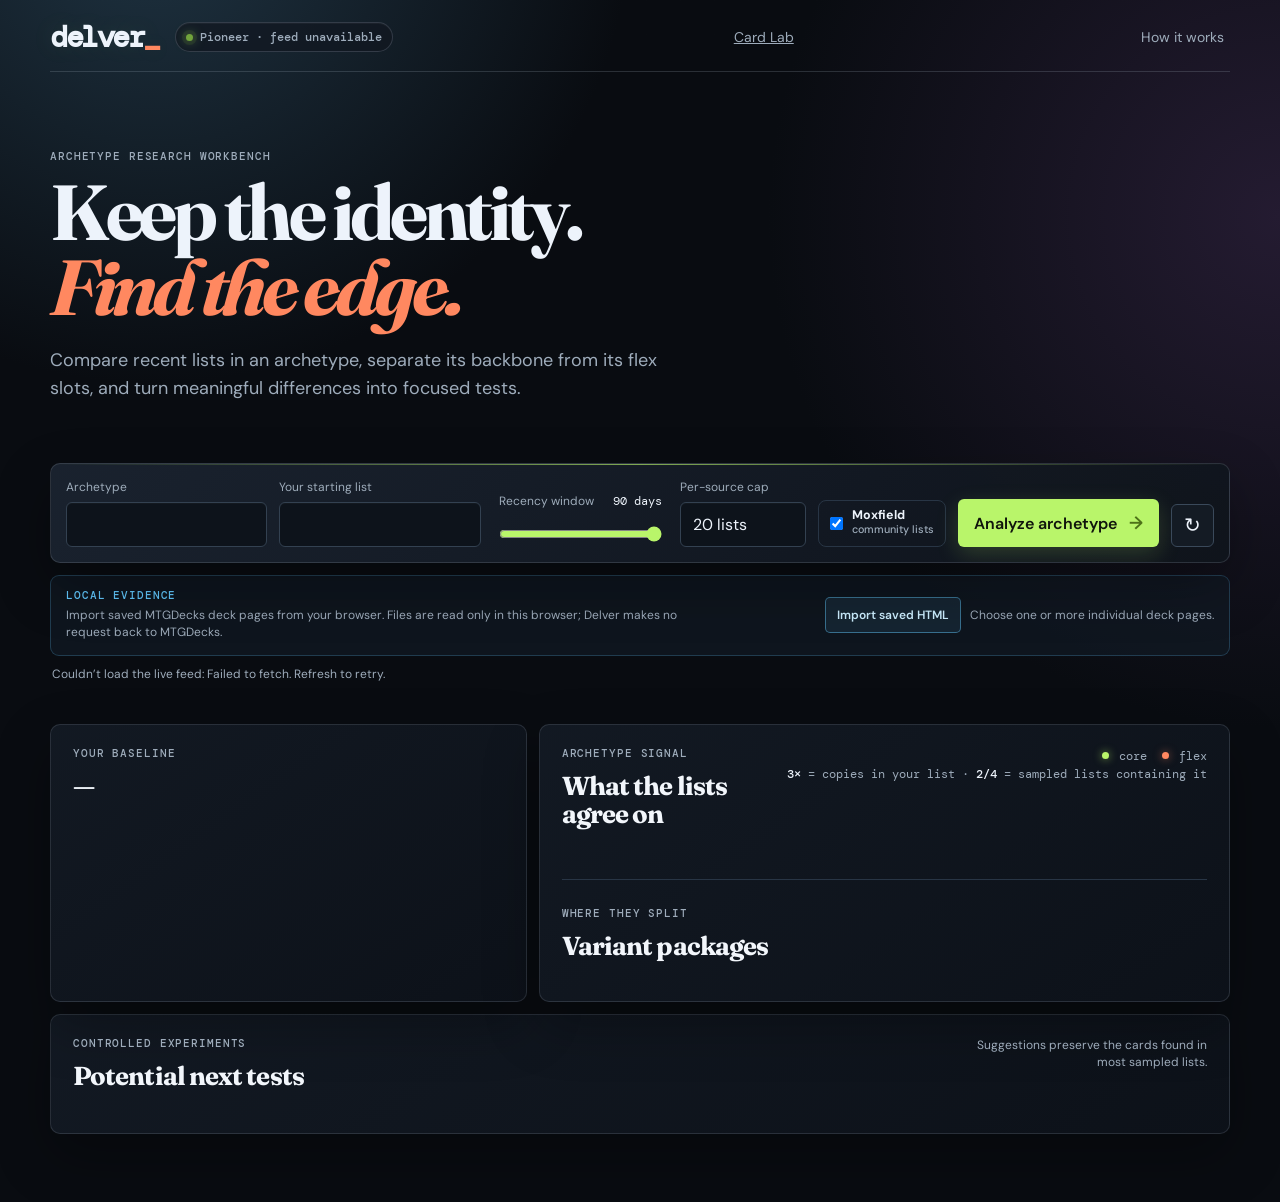
==== ui/index.html @ 2fb83c84 "Remove obsolete project files" ====
<!doctype html>
<html lang="en">
  <head>
    <meta charset="UTF-8" />
    <meta name="viewport" content="width=device-width, initial-scale=1.0" />
    <meta name="description" content="Pioneer archetype deck explorer" />
    <title>Delver — Pioneer Deck Explorer</title>
    <link rel="preconnect" href="https://fonts.googleapis.com" />
    <link rel="preconnect" href="https://fonts.gstatic.com" crossorigin />
    <link href="https://fonts.googleapis.com/css2?family=DM+Mono:wght@400;500&family=DM+Sans:opsz,wght@9..40,400;9..40,500;9..40,600;9..40,700&family=Fraunces:opsz,wght@9..144,600;9..144,700&display=swap" rel="stylesheet" />
    <link rel="stylesheet" href="./styles.css" />
  </head>
  <body>
    <main class="app-shell">
      <header class="topbar">
        <a class="brand" href="#">delver<span>_</span></a>
        <div class="format-pill" id="dataStatus"><span class="status-dot"></span> Loading live Pioneer data…</div>
        <a class="ghost-button" id="cardLabLink" href="./card-lab.html">Card Lab</a>
        <button class="ghost-button" id="aboutButton">How it works</button>
      </header>
      <div class="sync-progress" id="syncProgress" role="status" aria-live="polite" hidden>
        <span id="syncProgressLabel">Loading data…</span>
        <div class="sync-progress-track" aria-hidden="true"><span></span></div>
      </div>

      <section class="hero">
        <p class="eyebrow">ARCHETYPE RESEARCH WORKBENCH</p>
        <h1>Keep the identity.<br /><em>Find the edge.</em></h1>
        <p class="hero-copy">Compare recent lists in an archetype, separate its backbone from its flex slots, and turn meaningful differences into focused tests.</p>
      </section>

      <section class="control-panel" aria-label="Deck explorer controls">
        <div class="field archetype-field">
          <label for="archetypeSelect">Archetype</label>
          <select id="archetypeSelect"></select>
        </div>
        <div class="field deck-field">
          <label for="deckSelect">Your starting list</label>
          <select id="deckSelect"></select>
        </div>
        <div class="field range-field">
          <label for="recencyRange">Recency window <output id="rangeOutput">90 days</output></label>
          <input id="recencyRange" type="range" min="7" max="90" step="1" value="90" />
        </div>
        <div class="field sample-limit-field">
          <label for="supplementLimit">Per-source cap</label>
          <select id="supplementLimit" title="Maximum additional published or community lists to request from each source">
            <option value="5">5 lists</option>
            <option value="10">10 lists</option>
            <option value="20" selected>20 lists</option>
          </select>
        </div>
        <label class="source-toggle" for="moxfieldEnabled" title="Adds filtered Moxfield community lists separately from tournament lists">
          <input id="moxfieldEnabled" type="checkbox" checked />
          <span>Moxfield<br /><small>community lists</small></span>
        </label>
        <button id="analyzeButton" class="primary-button">Analyze archetype <span>→</span></button>
        <button id="refreshData" class="refresh-button" title="Refresh the live MTGO feed">↻</button>
      </section>
      <section class="local-import" aria-label="Local decklist import">
        <div>
          <p class="eyebrow">LOCAL EVIDENCE</p>
          <p>Import saved MTGDecks deck pages from your browser. Files are read only in this browser; Delver makes no request back to MTGDecks.</p>
        </div>
        <div class="local-import-actions">
          <input id="savedHtmlFiles" type="file" accept="text/html,.html,.htm" multiple hidden />
          <button id="importSavedHtml" class="import-button" type="button">Import saved HTML</button>
          <p id="localImportStatus" class="local-import-status" role="status" aria-live="polite">Choose one or more individual deck pages.</p>
        </div>
      </section>

      <p class="data-note" id="dataNote"></p>

      <section class="summary-grid" id="summaryGrid" aria-live="polite"></section>

      <section class="workspace">
        <div class="panel deck-panel">
          <div class="panel-heading">
            <div>
              <p class="eyebrow">YOUR BASELINE</p>
              <h2 id="baselineTitle">—</h2>
            </div>
            <span class="deck-meta" id="baselineMeta"></span>
          </div>
          <div id="deckList" class="deck-list"></div>
        </div>

        <div class="panel insights-panel">
          <div class="panel-heading">
            <div>
              <p class="eyebrow">ARCHETYPE SIGNAL</p>
              <h2>What the lists agree on</h2>
            </div>
            <span class="legend"><i class="core-dot"></i> core <i class="flex-dot"></i> flex<br /><strong>3×</strong> = copies in your list · <strong>2/4</strong> = sampled lists containing it</span>
          </div>
          <div id="coreCards" class="card-cloud"></div>
          <div class="divider"></div>
          <div class="panel-heading compact">
            <div>
              <p class="eyebrow">WHERE THEY SPLIT</p>
              <h2>Variant packages</h2>
            </div>
          </div>
          <div id="packages" class="package-list"></div>
        </div>
      </section>

      <section class="panel experiment-panel">
        <div class="panel-heading">
          <div>
            <p class="eyebrow">CONTROLLED EXPERIMENTS</p>
            <h2>Potential next tests</h2>
          </div>
          <p class="panel-note">Suggestions preserve the cards found in most sampled lists.</p>
        </div>
        <div id="experiments" class="experiment-list"></div>
      </section>
    </main>

    <div class="loading-overlay" id="loadingOverlay" role="status" aria-live="assertive" aria-busy="true" hidden>
      <div class="loading-card">
        <div class="loading-mark" aria-hidden="true"><span></span><span></span><span></span></div>
        <p class="eyebrow">PIONEER RESEARCH SYNC</p>
        <h2 id="loadingTitle">Loading current decklists</h2>
        <p id="loadingDetail">Connecting to the tournament sources…</p>
        <div class="loading-track" aria-hidden="true"><span></span></div>
      </div>
    </div>

    <aside id="cardPreview" class="card-preview" aria-live="polite" aria-hidden="true">
      <div class="preview-loading">Loading card…</div>
    </aside>

    <dialog id="aboutDialog">
      <button class="close-button" id="closeAbout" aria-label="Close">×</button>
      <p class="eyebrow">THE METHOD</p>
      <h2>Evidence before novelty.</h2>
      <p>Delver treats a card as archetype core when it appears in at least two thirds of the sampled lists. Everything else is a flex slot. Test ideas come from successful lists that use a coherent alternative package, then suggest a same-role cut from your own list.</p>
      <p class="dialog-note">Delver merges recent tournament sources with small, cached archetype supplements. Treat community lists and historical imports as ideas, not metagame proof.</p>
    </dialog>

    <template id="experimentTemplate">
      <article class="experiment-card">
        <div class="experiment-number"></div>
        <div class="experiment-body">
          <p class="experiment-kicker"></p>
          <h3></h3>
          <p class="experiment-reason"></p>
          <div class="swap-row"></div>
        </div>
        <button class="queue-button">Queue test <span>+</span></button>
      </article>
    </template>
    <script src="./app.js"></script>
  </body>
</html>
---- ui/styles.css ----
:root { --ink:#1f211d; --muted:#66685f; --paper:#f5f1e8; --panel:#fdfbf6; --line:#dcd6c9; --acid:#c5e94f; --orange:#ff744a; --blue:#77b8e7; --shadow:0 12px 30px rgba(37,35,28,.07); }
* { box-sizing:border-box; }
body { margin:0; background:var(--paper); color:var(--ink); font-family:"DM Sans",sans-serif; }
button, select, input { font:inherit; }
.app-shell { width:min(1180px, calc(100% - 40px)); margin:0 auto; padding:22px 0 68px; }
.topbar { display:flex; align-items:center; gap:16px; border-bottom:1px solid var(--line); padding-bottom:19px; }
.brand { text-decoration:none; color:var(--ink); font:700 30px/1 "DM Mono",monospace; letter-spacing:-2px; }.brand span { color:var(--orange); }
.format-pill { display:flex; align-items:center; gap:7px; padding:6px 10px; border:1px solid var(--line); border-radius:50px; color:var(--muted); font:500 12px "DM Mono",monospace; }.status-dot { width:7px; height:7px; border-radius:50%; background:#72a43c; }
.ghost-button { margin-left:auto; border:0; background:transparent; color:var(--muted); cursor:pointer; font-size:14px; }.ghost-button:hover { color:var(--ink); }
.hero { padding:78px 0 42px; max-width:800px; }.eyebrow { color:var(--muted); font:500 11px/1.2 "DM Mono",monospace; letter-spacing:.08em; margin:0 0 12px; }
h1,h2,h3,p { margin-top:0; } h1 { font:700 clamp(44px,7vw,78px)/.96 "Fraunces",serif; letter-spacing:-.055em; margin-bottom:22px; } h1 em { color:var(--orange); font-style:italic; } .hero-copy { color:var(--muted); font-size:18px; line-height:1.55; max-width:620px; }
.control-panel { display:grid; grid-template-columns:1.15fr 1.15fr 1fr auto auto; gap:12px; align-items:end; background:#eae5da; padding:15px; border-radius:10px; }.field { min-width:0; }.field label { display:flex; justify-content:space-between; font-size:12px; color:var(--muted); margin:0 0 7px; }.field output { color:var(--ink); font-family:"DM Mono",monospace; }.field select { width:100%; appearance:none; border:1px solid var(--line); background:var(--panel); border-radius:6px; color:var(--ink); padding:11px 12px; }.range-field { padding:0 6px; }.range-field input { accent-color:var(--orange); width:100%; margin:10px 0 4px; }.primary-button { border:0; border-radius:6px; padding:12px 16px; white-space:nowrap; background:var(--ink); color:white; cursor:pointer; font-weight:600; }.primary-button span { color:var(--acid); margin-left:8px; font-size:18px; }.primary-button:hover { background:#373a32; }.primary-button:disabled { opacity:.55; cursor:wait; }.refresh-button { height:43px; min-width:43px; border:1px solid var(--line); border-radius:6px; background:var(--panel); cursor:pointer; font-size:20px; }.refresh-button:hover { border-color:var(--ink); }.refresh-button:disabled { opacity:.5; cursor:wait; }
.data-note { min-height:18px; margin:10px 2px 28px; color:var(--muted); font-size:12px; }.data-note strong { color:var(--ink); }.data-note a { color:var(--ink); text-underline-offset:3px; }
.summary-grid { display:grid; grid-template-columns:repeat(4,1fr); gap:12px; margin-bottom:12px; }.stat { border:1px solid var(--line); border-radius:9px; padding:16px; background:rgba(255,255,255,.35); }.stat-value { font:700 29px/1 "Fraunces",serif; letter-spacing:-.04em; }.stat-label { color:var(--muted); font-size:12px; margin-top:6px; }
.workspace { display:grid; grid-template-columns:1fr 1.45fr; gap:12px; }.panel { border:1px solid var(--line); background:var(--panel); border-radius:10px; padding:22px; box-shadow:var(--shadow); }.panel-heading { display:flex; justify-content:space-between; align-items:flex-start; gap:18px; }.panel-heading h2 { font:700 26px/1.1 "Fraunces",serif; letter-spacing:-.035em; margin:0; }.panel-heading.compact { margin-top:0; }.deck-meta,.legend { color:var(--muted); font:12px "DM Mono",monospace; text-align:right; white-space:nowrap; line-height:1.55; }.legend strong { color:var(--ink); font-weight:500; }.deck-list { margin-top:24px; }.section-name { font:500 11px "DM Mono",monospace; color:var(--muted); letter-spacing:.08em; margin:18px 0 7px; }.deck-row { display:flex; justify-content:space-between; border-bottom:1px solid #eee9de; padding:6px 0; font-size:14px; }.deck-row .quantity { color:var(--orange); font:500 13px "DM Mono",monospace; margin-right:10px; }.deck-row .card-name { flex:1; }.deck-row.core .card-name::after { content:"●"; color:#8dae29; font-size:8px; vertical-align:middle; margin-left:7px; }.deck-row.land .card-name::after { content:""; }.deck-row .delta { color:var(--muted); font:11px "DM Mono",monospace; }.core-dot,.flex-dot { display:inline-block; width:7px; height:7px; border-radius:50%; margin:0 3px 1px 8px; }.core-dot { background:#8dae29; }.flex-dot { background:var(--orange); }
.card-cloud { display:flex; flex-wrap:wrap; gap:8px; margin-top:23px; }.signal-card { padding:8px 10px; border:1px solid var(--line); border-radius:5px; font-size:13px; background:white; }.signal-card b { font:500 11px "DM Mono",monospace; color:#6f9026; margin-left:6px; }.signal-card.flex b { color:var(--orange); }.divider { height:1px; background:var(--line); margin:27px 0; }.package-list { display:grid; gap:10px; margin-top:18px; }.package { border:0; border-left:3px solid var(--blue); padding:2px 0 2px 12px; }.package:nth-child(2) { border-color:var(--orange); }.package-summary { display:flex; align-items:center; justify-content:space-between; gap:12px; cursor:pointer; list-style:none; }.package-summary::-webkit-details-marker { display:none; }.package-summary:focus-visible { outline:2px solid var(--blue); outline-offset:4px; border-radius:3px; }.package-name { font-size:14px; font-weight:600; }.package-toggle { color:var(--muted); font:11px "DM Mono",monospace; white-space:nowrap; }.package-toggle b { display:inline-block; color:var(--blue); font-size:15px; transition:transform .16s ease; }.package[open] .package-toggle b { transform:rotate(180deg); }.package-lists { display:grid; gap:0; margin:10px 0 4px; border:1px solid var(--line); border-radius:6px; overflow:hidden; }.package-list-header,.package-list-row { display:grid; grid-template-columns:44px minmax(112px,.9fr) minmax(145px,1.55fr) minmax(62px,.6fr) 78px 64px; gap:10px; align-items:center; padding:9px 12px; }.package-list-header { background:rgba(98,201,255,.06); color:var(--muted); font:10px "DM Mono",monospace; letter-spacing:.04em; text-transform:uppercase; }.package-list-row { border-top:1px solid var(--line); font-size:12px; }.package-list-row:hover { background:rgba(98,201,255,.055); }.package-list-copies { color:var(--orange); font:500 12px "DM Mono",monospace; }.package-list-player,.package-list-event,.package-list-result { min-width:0; overflow:hidden; text-overflow:ellipsis; white-space:nowrap; }.package-list-player { font-size:12px; }.package-list-event,.package-list-result,.package-list-row time { color:var(--muted); font-size:11px; }.package-source-link,.package-source-label { color:var(--blue); font:11px "DM Mono",monospace; white-space:nowrap; text-decoration:none; }.package-source-link:hover { color:var(--acid); text-decoration:underline; }.package-source-label { color:var(--muted); }.package-info { color:var(--muted); font-size:12px; margin:4px 0 0; line-height:1.4; }
.experiment-panel { margin-top:12px; }.panel-note { max-width:250px; margin:0; color:var(--muted); font-size:12px; line-height:1.4; text-align:right; }.experiment-list { margin-top:20px; }.experiment-card { display:grid; grid-template-columns:38px 1fr auto; gap:15px; align-items:center; padding:17px 0; border-top:1px solid var(--line); }.experiment-number { width:28px; height:28px; display:grid; place-items:center; background:var(--acid); border-radius:50%; font:500 12px "DM Mono",monospace; }.experiment-kicker { font:500 10px "DM Mono",monospace; letter-spacing:.08em; color:var(--muted); margin-bottom:4px; }.experiment-body h3 { font-size:16px; margin-bottom:5px; }.experiment-reason { color:var(--muted); font-size:13px; line-height:1.45; margin-bottom:8px; }.swap-row { display:flex; gap:7px; align-items:center; font:12px "DM Mono",monospace; }.cut { color:#a4492d; background:#fff0eb; }.add { color:#4d681b; background:#f0f9dc; }.cut,.add { padding:4px 6px; border-radius:3px; }.swap-arrow { color:var(--muted); }.queue-button { border:1px solid var(--line); background:transparent; padding:8px 10px; border-radius:4px; cursor:pointer; color:var(--ink); white-space:nowrap; font-size:12px; }.queue-button:hover,.queue-button.queued { background:var(--ink); color:white; }
.card-name,.signal-card,.package-name,.experiment-body h3,.cut,.add { cursor:help; }.card-preview { position:fixed; z-index:20; width:245px; display:none; pointer-events:none; padding:4px; border-radius:12px; background:#161814; box-shadow:0 16px 44px rgba(20,21,17,.28); }.card-preview.visible { display:block; }.card-preview img { display:block; width:100%; border-radius:8px; }.preview-loading { padding:18px 15px; color:#fff; font:12px "DM Mono",monospace; }.preview-error { padding:14px; color:#fff; font-size:12px; line-height:1.4; }
dialog { width:min(480px,calc(100% - 32px)); border:0; border-radius:10px; padding:30px; color:var(--ink); box-shadow:0 18px 70px rgba(0,0,0,.2); }dialog::backdrop { background:rgba(22,22,18,.45); } dialog h2 { font:700 32px/1 "Fraunces",serif; margin-bottom:15px; }dialog p:not(.eyebrow) { color:var(--muted); line-height:1.55; }.dialog-note { border-top:1px solid var(--line); padding-top:15px; font-size:13px; }.close-button { position:absolute; top:13px; right:16px; border:0; background:transparent; font-size:27px; cursor:pointer; }
@media (max-width:780px) { .app-shell { width:min(100% - 28px, 1180px); }.hero { padding-top:52px; }.control-panel,.workspace { grid-template-columns:1fr; }.summary-grid { grid-template-columns:1fr 1fr; }.primary-button { width:100%; }.experiment-card { grid-template-columns:32px 1fr; }.queue-button { grid-column:2; justify-self:start; }.panel-note { display:none; }.package-list-header,.package-list-row { grid-template-columns:38px minmax(100px,1fr) minmax(0,1.2fr) 54px; gap:7px; padding:8px; }.package-list-header span:nth-child(5),.package-list-header span:nth-child(6),.package-list-row time,.package-source-link,.package-source-label { display:none; } }

/* Dark research workbench theme */
:root { --ink:#edf3fb; --muted:#9eacbb; --paper:#090c11; --panel:#111720; --line:#283545; --acid:#b9f56a; --orange:#ff8860; --blue:#62c9ff; --shadow:0 22px 55px rgba(0,0,0,.3); }
body { min-height:100vh; background:radial-gradient(circle at 12% -8%, #1f3443 0, transparent 30rem), radial-gradient(circle at 100% 18%, #241b31 0, transparent 32rem), var(--paper); }
body::before { content:""; position:fixed; inset:0; pointer-events:none; opacity:.22; background-image:linear-gradient(rgba(255,255,255,.018) 1px, transparent 1px),linear-gradient(90deg, rgba(255,255,255,.014) 1px, transparent 1px); background-size:34px 34px; mask-image:linear-gradient(to bottom, black, transparent 75%); }
.app-shell { position:relative; }
.topbar { border-color:rgba(158,172,187,.22); }
.sync-progress[hidden] { display:none; }.sync-progress { display:flex; align-items:center; gap:13px; height:31px; padding:0 2px; color:var(--muted); font:500 10px/1 "DM Mono",monospace; letter-spacing:.06em; text-transform:uppercase; }.sync-progress-track { position:relative; flex:1; height:3px; overflow:hidden; border-radius:999px; background:rgba(158,172,187,.2); }.sync-progress-track span { position:absolute; inset:0 auto 0 0; width:30%; border-radius:inherit; background:linear-gradient(90deg, var(--acid),var(--blue)); box-shadow:0 0 12px rgba(98,201,255,.5); animation:topLoadingTrack 1.15s ease-in-out infinite; }
.brand { letter-spacing:-2.5px; text-shadow:0 0 26px rgba(185,245,106,.1); }.format-pill { background:rgba(17,23,32,.72); border-color:rgba(158,172,187,.24); box-shadow:inset 0 1px rgba(255,255,255,.04); }.status-dot { box-shadow:0 0 0 4px rgba(114,164,60,.12),0 0 12px rgba(185,245,106,.6); }.status-dot.is-loading { background:var(--blue); animation:pulse 1.1s ease-in-out infinite; }
.ghost-button { color:var(--muted); }.ghost-button:hover { color:var(--acid); }
.hero { max-width:850px; }.hero-copy { max-width:650px; }
.control-panel { position:relative; overflow:hidden; background:linear-gradient(135deg, rgba(27,36,48,.94), rgba(15,20,28,.94)); border:1px solid rgba(158,172,187,.2); box-shadow:var(--shadow); }.control-panel::before { content:""; position:absolute; inset:0 0 auto; height:1px; background:linear-gradient(90deg, transparent, rgba(185,245,106,.65), transparent); }
.control-panel { grid-template-columns:1.15fr 1.15fr 1fr .72fr auto auto auto; }

.local-import { display:flex; align-items:center; justify-content:space-between; gap:18px; margin-top:12px; padding:13px 15px; border:1px solid rgba(98,201,255,.22); border-radius:9px; background:rgba(18,27,38,.64); }
.local-import .eyebrow { margin-bottom:5px; color:var(--blue); }.local-import p:not(.eyebrow) { max-width:620px; margin:0; color:var(--muted); font-size:12px; line-height:1.45; }
.local-import-actions { display:flex; align-items:center; justify-content:flex-end; flex-wrap:wrap; gap:9px; }.import-button { border:1px solid rgba(98,201,255,.46); border-radius:5px; padding:9px 11px; color:#cceeff; background:rgba(98,201,255,.09); cursor:pointer; font:600 12px "DM Sans",sans-serif; white-space:nowrap; }.import-button:hover { border-color:var(--blue); background:rgba(98,201,255,.17); }.import-button:disabled { opacity:.5; cursor:wait; }.local-import-status { max-width:255px; text-align:right; }

.source-toggle {
  align-self: end;
  display: flex;
  align-items: center;
  gap: .55rem;
  min-height: 43px;
  padding: .55rem .7rem;
  border: 1px solid var(--line);
  border-radius: .5rem;
  color: var(--ink);
  cursor: pointer;
  font-size: .78rem;
  font-weight: 700;
  line-height: 1.1;
}
.source-toggle input { accent-color: var(--accent); margin: 0; }
.source-toggle small { color: var(--muted); font-size: .67rem; font-weight: 500; }
.field select { background:#0d131b; border-color:#334151; color:var(--ink); box-shadow:inset 0 1px rgba(255,255,255,.025); }.field select:focus,.range-field input:focus-visible { outline:2px solid var(--blue); outline-offset:2px; }.range-field input { accent-color:var(--acid); }
.primary-button { background:var(--acid); color:#10150c; box-shadow:0 7px 22px rgba(185,245,106,.18); }.primary-button span { color:#4d7118; }.primary-button:hover { background:#d0ff8b; }.refresh-button { background:#141b24; border-color:#3a495a; color:var(--ink); }.refresh-button:hover { border-color:var(--acid); color:var(--acid); }.refresh-button.is-spinning { animation:spin 1s linear infinite; }
.data-note strong,.data-note a,.legend strong { color:var(--ink); }.data-note a:hover { color:var(--acid); }
.stat { background:linear-gradient(145deg, rgba(24,32,43,.88), rgba(14,19,27,.86)); border-color:rgba(158,172,187,.18); box-shadow:inset 0 1px rgba(255,255,255,.035); }.stat-value { color:#f4f8fd; }
.panel { background:linear-gradient(145deg, rgba(19,26,36,.96), rgba(13,18,26,.96)); border-color:rgba(158,172,187,.18); }.panel-heading h2 { color:#f2f6fb; }.deck-row { border-color:rgba(158,172,187,.13); }.deck-row:hover { background:rgba(98,201,255,.055); }.deck-row .quantity { color:var(--orange); }.deck-row.core .card-name::after { color:var(--acid); text-shadow:0 0 9px rgba(185,245,106,.65); }.core-dot { background:var(--acid); box-shadow:0 0 9px rgba(185,245,106,.65); }.flex-dot { box-shadow:0 0 9px rgba(255,136,96,.55); }
.signal-card { background:#161f2a; border-color:#344354; color:var(--ink); }.signal-card b { color:var(--acid); }.signal-card.flex { background:rgba(255,136,96,.09); border-color:rgba(255,136,96,.25); }.package { border-color:var(--blue); }.package:nth-child(2) { border-color:var(--orange); }
.experiment-number { color:#15200a; box-shadow:0 0 0 5px rgba(185,245,106,.08); }.cut { color:#ffaf95; background:rgba(255,114,78,.12); }.add { color:#cef992; background:rgba(185,245,106,.12); }.queue-button { border-color:#3a4859; }.queue-button:hover,.queue-button.queued { background:var(--acid); border-color:var(--acid); color:#11170b; }
.card-preview { background:#0c1219; border:1px solid #354252; box-shadow:0 22px 60px rgba(0,0,0,.65); }.preview-loading,.preview-error { color:var(--ink); }
dialog { background:#131b25; color:var(--ink); border:1px solid #344354; box-shadow:0 24px 90px rgba(0,0,0,.65); } dialog::backdrop { background:rgba(2,4,7,.74); backdrop-filter:blur(4px); }.close-button { color:var(--ink); }.close-button:hover { color:var(--acid); }
.loading-overlay[hidden] { display:none; }.loading-overlay { position:fixed; z-index:30; inset:0; display:grid; place-items:center; padding:22px; background:rgba(5,8,12,.76); backdrop-filter:blur(10px); }.loading-card { width:min(420px,100%); padding:30px; border:1px solid rgba(185,245,106,.28); border-radius:14px; background:linear-gradient(145deg, #18222e, #0e141c); box-shadow:0 28px 90px rgba(0,0,0,.55),inset 0 1px rgba(255,255,255,.06); text-align:center; }.loading-card h2 { margin:0 0 10px; font:700 28px/1.08 "Fraunces",serif; letter-spacing:-.035em; }.loading-card > p:not(.eyebrow) { min-height:2.8em; margin:0; color:var(--muted); font-size:14px; line-height:1.45; }.loading-mark { display:flex; justify-content:center; gap:7px; margin:0 0 19px; }.loading-mark span { width:9px; height:9px; border-radius:999px; background:var(--acid); box-shadow:0 0 16px rgba(185,245,106,.55); animation:loadingDots 1s infinite ease-in-out; }.loading-mark span:nth-child(2) { animation-delay:.14s; background:var(--blue); }.loading-mark span:nth-child(3) { animation-delay:.28s; background:var(--orange); }.loading-track { height:3px; overflow:hidden; margin-top:22px; background:#263443; border-radius:999px; }.loading-track span { display:block; width:42%; height:100%; border-radius:inherit; background:linear-gradient(90deg, var(--acid),var(--blue)); animation:loadingTrack 1.35s ease-in-out infinite; }
button:focus-visible,[tabindex="0"]:focus-visible { outline:2px solid var(--blue); outline-offset:3px; border-radius:3px; }
@keyframes pulse { 50% { transform:scale(.65); opacity:.55; } } @keyframes spin { to { transform:rotate(360deg); } } @keyframes loadingDots { 50% { transform:translateY(-7px); opacity:.55; } } @keyframes loadingTrack { from { transform:translateX(-105%); } to { transform:translateX(250%); } } @keyframes topLoadingTrack { from { transform:translateX(-110%); } to { transform:translateX(440%); } }
@media (max-width:780px) { .loading-card { padding:26px 20px; }.format-pill { font-size:10px; }.ghost-button { font-size:13px; }.local-import { align-items:flex-start; flex-direction:column; }.local-import-actions { justify-content:flex-start; }.local-import-status { max-width:none; text-align:left; } }

/* Variant package summaries */
.package-summary { min-height:50px; padding:4px 0; }.package-title { display:flex; align-items:center; min-width:0; gap:10px; }.package-card-name { overflow:hidden; color:var(--ink); font-size:16px; font-weight:700; letter-spacing:-.015em; text-overflow:ellipsis; white-space:nowrap; }.package-prevalence { flex:0 0 auto; padding:4px 7px; border:1px solid rgba(255,136,96,.35); border-radius:4px; color:var(--orange); background:rgba(255,136,96,.08); font:500 12px "DM Mono",monospace; }.package-prevalence span { color:var(--muted); }.package-toggle { display:flex; align-items:center; gap:7px; flex:0 0 auto; color:var(--muted); font:11px "DM Mono",monospace; }.package-toggle b { margin:0; }.package-summary:hover .package-card-name { color:var(--blue); }.package-summary:hover .package-toggle { color:var(--ink); }
@media (max-width:780px) { .package-card-name { font-size:14px; }.package-toggle { font-size:0; }.package-toggle b { font-size:15px; } }

/* Card Lab */
.card-lab-page .ghost-button:first-of-type { margin-left:auto; text-decoration:none; }.lab-hero { max-width:820px; padding:76px 0 34px; }.lab-hero h1 { margin-bottom:18px; }.lab-hero > p:last-child { max-width:680px; color:var(--muted); font-size:17px; line-height:1.6; }.lab-controls { display:grid; grid-template-columns:1fr minmax(240px,1.35fr) auto; gap:12px; align-items:end; padding:16px; border:1px solid rgba(158,172,187,.2); border-radius:10px; background:linear-gradient(135deg, rgba(27,36,48,.94), rgba(15,20,28,.94)); box-shadow:var(--shadow); }.lab-controls .field { display:grid; gap:7px; color:var(--muted); font-size:12px; }.lab-controls select,.lab-controls input { width:100%; min-height:43px; padding:10px 12px; border:1px solid #334151; border-radius:6px; background:#0d131b; color:var(--ink); outline:none; }.lab-controls select:focus,.lab-controls input:focus { border-color:var(--blue); box-shadow:0 0 0 2px rgba(98,201,255,.14); }.lab-controls .primary-button { min-height:43px; }.lab-status { min-height:20px; margin:13px 2px 22px; color:var(--muted); font:12px "DM Mono",monospace; }.lab-context { display:grid; grid-template-columns:1.15fr .85fr; gap:12px; }.lab-context > div,.plan-box,.alternative-card { border:1px solid rgba(158,172,187,.18); border-radius:10px; background:linear-gradient(145deg, rgba(19,26,36,.96), rgba(13,18,26,.96)); }.lab-context > div:first-child { padding:22px; }.lab-context h2 { margin:0 0 8px; font:700 31px/1 "Fraunces",serif; letter-spacing:-.035em; }.lab-context > div:first-child > p:last-child,.plan-box p:last-child { margin:0; color:var(--muted); font-size:13px; line-height:1.5; }.plan-box { padding:22px; }.plan-box .eyebrow { color:var(--blue); }.plan-box strong { display:block; margin-bottom:8px; font-size:16px; }.lab-method { margin:12px 0; color:var(--muted); font:11px "DM Mono",monospace; }.alternative-grid { display:grid; grid-template-columns:repeat(2,minmax(0,1fr)); gap:12px; }.alternative-card { padding:18px; }.alternative-card-top { display:flex; justify-content:space-between; align-items:start; gap:12px; }.alternative-score { margin:0 0 5px; color:var(--acid); font:11px "DM Mono",monospace; text-transform:uppercase; }.alternative-card h3 { margin:0; font:700 20px/1.1 "Fraunces",serif; letter-spacing:-.02em; }.alternative-card h3 a { color:var(--ink); text-decoration:none; }.alternative-card h3 a:hover { color:var(--acid); }.mana-value { flex:0 0 auto; padding:4px 6px; border-radius:4px; color:#11170b; background:var(--acid); font:11px "DM Mono",monospace; }.alternative-type { margin:7px 0 14px; color:var(--blue); font:11px "DM Mono",monospace; }.alternative-card > p:not(.alternative-score):not(.alternative-type) { margin:8px 0; color:var(--muted); font-size:13px; line-height:1.45; }.alternative-card > p strong { color:var(--ink); }.role-chips { display:flex; flex-wrap:wrap; gap:6px; margin-top:15px; }.role-chips span { padding:4px 6px; border:1px solid rgba(98,201,255,.3); border-radius:3px; color:#cceeff; background:rgba(98,201,255,.08); font:10px "DM Mono",monospace; }.empty-results { padding:20px; border:1px dashed #3a495a; border-radius:8px; color:var(--muted); grid-column:1/-1; line-height:1.5; }
.baseline-context { margin:10px 2px 0; color:var(--muted); font:11px "DM Mono",monospace; }.baseline-context.active { color:var(--acid); }
.ai-review-note { min-height:18px; margin:0 0 14px; color:var(--muted); font:11px "DM Mono",monospace; }.ai-review-note.complete { color:var(--acid); }.ai-review-note.unavailable { color:var(--orange); }
.lab-ai-connect { display:flex; align-items:center; justify-content:space-between; gap:18px; margin-top:12px; padding:13px 15px; border:1px solid rgba(185,245,106,.24); border-radius:9px; background:rgba(18,27,38,.64); }.lab-ai-connect .eyebrow { margin:0 0 4px; color:var(--acid); }.lab-ai-connect p:not(.eyebrow) { margin:0; color:var(--muted); font-size:12px; line-height:1.45; }.chatgpt-model { display:flex; align-items:center; gap:8px; margin-top:9px; color:var(--muted); font:11px "DM Mono",monospace; }.chatgpt-model select { min-height:29px; max-width:220px; padding:4px 7px; border:1px solid #334151; border-radius:4px; background:#0d131b; color:var(--ink); font:11px "DM Mono",monospace; }.chatgpt-button { flex:0 0 auto; min-height:37px; padding:8px 12px; border:1px solid rgba(185,245,106,.55); border-radius:5px; background:rgba(185,245,106,.1); color:#d9ffab; cursor:pointer; font:700 12px "DM Sans",sans-serif; white-space:nowrap; }.chatgpt-button:hover { border-color:var(--acid); background:rgba(185,245,106,.18); }.chatgpt-button:disabled { opacity:.72; cursor:default; }.chatgpt-button.connected { border-color:rgba(98,201,255,.48); background:rgba(98,201,255,.1); color:#cceeff; }
@media (max-width:780px) { .lab-hero { padding:52px 0 30px; }.lab-controls,.lab-context,.alternative-grid { grid-template-columns:1fr; }.lab-controls .primary-button { width:100%; }.lab-ai-connect { align-items:flex-start; flex-direction:column; }.chatgpt-button { width:100%; } }
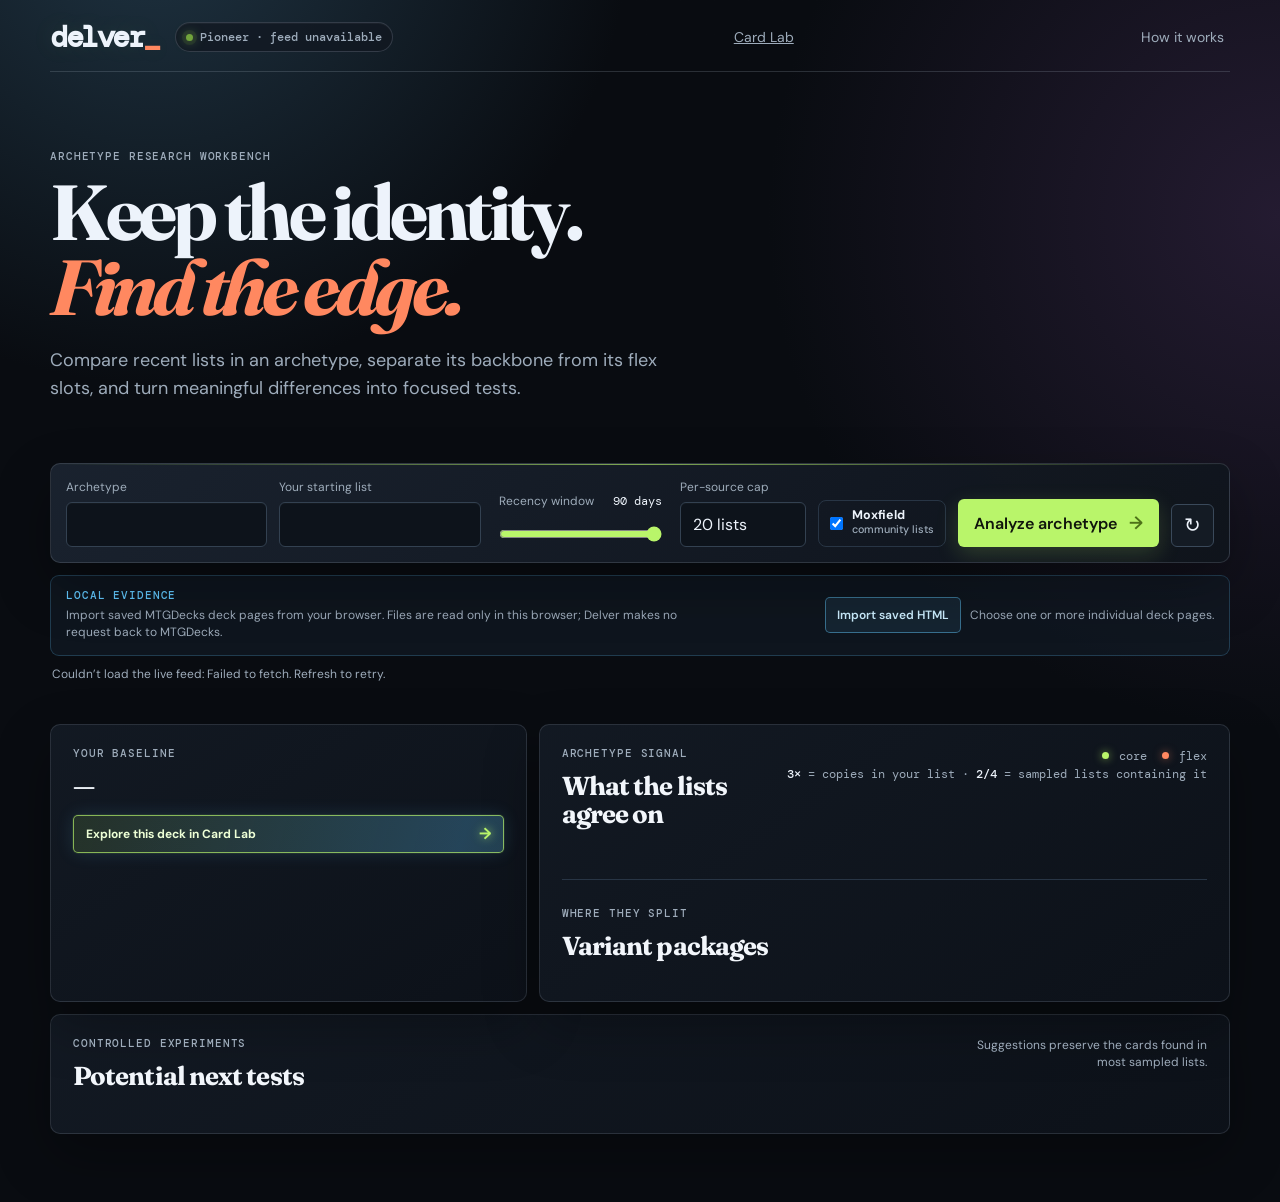
==== commit 968d3dfe: "Expand Card Lab with constrained, recency-aware replacement reviews" ====
--- a/ui/index.html
+++ b/ui/index.html
@@ -82,6 +82,7 @@
             </div>
             <span class="deck-meta" id="baselineMeta"></span>
           </div>
+          <a class="baseline-card-lab-button" id="baselineCardLabLink" href="./card-lab.html"><span class="baseline-card-lab-label">Explore this deck in Card Lab</span><span class="baseline-card-lab-arrow">→</span></a>
           <div id="deckList" class="deck-list"></div>
         </div>
 
--- a/ui/styles.css
+++ b/ui/styles.css
@@ -58,13 +58,15 @@
 .data-note strong,.data-note a,.legend strong { color:var(--ink); }.data-note a:hover { color:var(--acid); }
 .stat { background:linear-gradient(145deg, rgba(24,32,43,.88), rgba(14,19,27,.86)); border-color:rgba(158,172,187,.18); box-shadow:inset 0 1px rgba(255,255,255,.035); }.stat-value { color:#f4f8fd; }
 .panel { background:linear-gradient(145deg, rgba(19,26,36,.96), rgba(13,18,26,.96)); border-color:rgba(158,172,187,.18); }.panel-heading h2 { color:#f2f6fb; }.deck-row { border-color:rgba(158,172,187,.13); }.deck-row:hover { background:rgba(98,201,255,.055); }.deck-row .quantity { color:var(--orange); }.deck-row.core .card-name::after { color:var(--acid); text-shadow:0 0 9px rgba(185,245,106,.65); }.core-dot { background:var(--acid); box-shadow:0 0 9px rgba(185,245,106,.65); }.flex-dot { box-shadow:0 0 9px rgba(255,136,96,.55); }
+.baseline-card-lab-button { position:relative; display:flex; align-items:center; justify-content:space-between; width:100%; overflow:hidden; margin-top:15px; padding:10px 12px; border:1px solid rgba(185,245,106,.68); border-radius:5px; background:linear-gradient(105deg, rgba(185,245,106,.12) 0%, rgba(98,201,255,.27) 38%, rgba(185,245,106,.1) 70%); background-size:240% 100%; color:#edffd6; box-shadow:0 0 0 1px rgba(185,245,106,.07), 0 0 18px rgba(98,201,255,.14); font-size:12px; font-weight:700; text-decoration:none; animation:cardLabWave 3.3s ease-in-out infinite; }.baseline-card-lab-button::after { position:absolute; inset:0; pointer-events:none; content:""; background:linear-gradient(105deg, transparent 28%, rgba(255,255,255,.22) 48%, transparent 68%); transform:translateX(-135%); animation:cardLabSheen 3.3s ease-in-out infinite; }.baseline-card-lab-label,.baseline-card-lab-arrow { position:relative; z-index:1; }.baseline-card-lab-arrow { color:var(--acid); font-size:16px; line-height:0; text-shadow:0 0 10px rgba(185,245,106,.8); }.baseline-card-lab-button:hover { border-color:#d9ff98; color:#fff; box-shadow:0 0 0 1px rgba(185,245,106,.18), 0 0 25px rgba(98,201,255,.28); animation-duration:1.6s; }
 .signal-card { background:#161f2a; border-color:#344354; color:var(--ink); }.signal-card b { color:var(--acid); }.signal-card.flex { background:rgba(255,136,96,.09); border-color:rgba(255,136,96,.25); }.package { border-color:var(--blue); }.package:nth-child(2) { border-color:var(--orange); }
 .experiment-number { color:#15200a; box-shadow:0 0 0 5px rgba(185,245,106,.08); }.cut { color:#ffaf95; background:rgba(255,114,78,.12); }.add { color:#cef992; background:rgba(185,245,106,.12); }.queue-button { border-color:#3a4859; }.queue-button:hover,.queue-button.queued { background:var(--acid); border-color:var(--acid); color:#11170b; }
 .card-preview { background:#0c1219; border:1px solid #354252; box-shadow:0 22px 60px rgba(0,0,0,.65); }.preview-loading,.preview-error { color:var(--ink); }
 dialog { background:#131b25; color:var(--ink); border:1px solid #344354; box-shadow:0 24px 90px rgba(0,0,0,.65); } dialog::backdrop { background:rgba(2,4,7,.74); backdrop-filter:blur(4px); }.close-button { color:var(--ink); }.close-button:hover { color:var(--acid); }
 .loading-overlay[hidden] { display:none; }.loading-overlay { position:fixed; z-index:30; inset:0; display:grid; place-items:center; padding:22px; background:rgba(5,8,12,.76); backdrop-filter:blur(10px); }.loading-card { width:min(420px,100%); padding:30px; border:1px solid rgba(185,245,106,.28); border-radius:14px; background:linear-gradient(145deg, #18222e, #0e141c); box-shadow:0 28px 90px rgba(0,0,0,.55),inset 0 1px rgba(255,255,255,.06); text-align:center; }.loading-card h2 { margin:0 0 10px; font:700 28px/1.08 "Fraunces",serif; letter-spacing:-.035em; }.loading-card > p:not(.eyebrow) { min-height:2.8em; margin:0; color:var(--muted); font-size:14px; line-height:1.45; }.loading-mark { display:flex; justify-content:center; gap:7px; margin:0 0 19px; }.loading-mark span { width:9px; height:9px; border-radius:999px; background:var(--acid); box-shadow:0 0 16px rgba(185,245,106,.55); animation:loadingDots 1s infinite ease-in-out; }.loading-mark span:nth-child(2) { animation-delay:.14s; background:var(--blue); }.loading-mark span:nth-child(3) { animation-delay:.28s; background:var(--orange); }.loading-track { height:3px; overflow:hidden; margin-top:22px; background:#263443; border-radius:999px; }.loading-track span { display:block; width:42%; height:100%; border-radius:inherit; background:linear-gradient(90deg, var(--acid),var(--blue)); animation:loadingTrack 1.35s ease-in-out infinite; }
 button:focus-visible,[tabindex="0"]:focus-visible { outline:2px solid var(--blue); outline-offset:3px; border-radius:3px; }
-@keyframes pulse { 50% { transform:scale(.65); opacity:.55; } } @keyframes spin { to { transform:rotate(360deg); } } @keyframes loadingDots { 50% { transform:translateY(-7px); opacity:.55; } } @keyframes loadingTrack { from { transform:translateX(-105%); } to { transform:translateX(250%); } } @keyframes topLoadingTrack { from { transform:translateX(-110%); } to { transform:translateX(440%); } }
+@keyframes pulse { 50% { transform:scale(.65); opacity:.55; } } @keyframes spin { to { transform:rotate(360deg); } } @keyframes loadingDots { 50% { transform:translateY(-7px); opacity:.55; } } @keyframes loadingTrack { from { transform:translateX(-105%); } to { transform:translateX(250%); } } @keyframes topLoadingTrack { from { transform:translateX(-110%); } to { transform:translateX(440%); } } @keyframes cardLabWave { 0%,100% { background-position:0% 50%; } 50% { background-position:100% 50%; } } @keyframes cardLabSheen { 0%,45% { transform:translateX(-135%); } 72%,100% { transform:translateX(135%); } }
+@media (prefers-reduced-motion:reduce) { .baseline-card-lab-button,.baseline-card-lab-button::after { animation:none; } }
 @media (max-width:780px) { .loading-card { padding:26px 20px; }.format-pill { font-size:10px; }.ghost-button { font-size:13px; }.local-import { align-items:flex-start; flex-direction:column; }.local-import-actions { justify-content:flex-start; }.local-import-status { max-width:none; text-align:left; } }
 
 /* Variant package summaries */
@@ -72,8 +74,10 @@
 @media (max-width:780px) { .package-card-name { font-size:14px; }.package-toggle { font-size:0; }.package-toggle b { font-size:15px; } }
 
 /* Card Lab */
-.card-lab-page .ghost-button:first-of-type { margin-left:auto; text-decoration:none; }.lab-hero { max-width:820px; padding:76px 0 34px; }.lab-hero h1 { margin-bottom:18px; }.lab-hero > p:last-child { max-width:680px; color:var(--muted); font-size:17px; line-height:1.6; }.lab-controls { display:grid; grid-template-columns:1fr minmax(240px,1.35fr) auto; gap:12px; align-items:end; padding:16px; border:1px solid rgba(158,172,187,.2); border-radius:10px; background:linear-gradient(135deg, rgba(27,36,48,.94), rgba(15,20,28,.94)); box-shadow:var(--shadow); }.lab-controls .field { display:grid; gap:7px; color:var(--muted); font-size:12px; }.lab-controls select,.lab-controls input { width:100%; min-height:43px; padding:10px 12px; border:1px solid #334151; border-radius:6px; background:#0d131b; color:var(--ink); outline:none; }.lab-controls select:focus,.lab-controls input:focus { border-color:var(--blue); box-shadow:0 0 0 2px rgba(98,201,255,.14); }.lab-controls .primary-button { min-height:43px; }.lab-status { min-height:20px; margin:13px 2px 22px; color:var(--muted); font:12px "DM Mono",monospace; }.lab-context { display:grid; grid-template-columns:1.15fr .85fr; gap:12px; }.lab-context > div,.plan-box,.alternative-card { border:1px solid rgba(158,172,187,.18); border-radius:10px; background:linear-gradient(145deg, rgba(19,26,36,.96), rgba(13,18,26,.96)); }.lab-context > div:first-child { padding:22px; }.lab-context h2 { margin:0 0 8px; font:700 31px/1 "Fraunces",serif; letter-spacing:-.035em; }.lab-context > div:first-child > p:last-child,.plan-box p:last-child { margin:0; color:var(--muted); font-size:13px; line-height:1.5; }.plan-box { padding:22px; }.plan-box .eyebrow { color:var(--blue); }.plan-box strong { display:block; margin-bottom:8px; font-size:16px; }.lab-method { margin:12px 0; color:var(--muted); font:11px "DM Mono",monospace; }.alternative-grid { display:grid; grid-template-columns:repeat(2,minmax(0,1fr)); gap:12px; }.alternative-card { padding:18px; }.alternative-card-top { display:flex; justify-content:space-between; align-items:start; gap:12px; }.alternative-score { margin:0 0 5px; color:var(--acid); font:11px "DM Mono",monospace; text-transform:uppercase; }.alternative-card h3 { margin:0; font:700 20px/1.1 "Fraunces",serif; letter-spacing:-.02em; }.alternative-card h3 a { color:var(--ink); text-decoration:none; }.alternative-card h3 a:hover { color:var(--acid); }.mana-value { flex:0 0 auto; padding:4px 6px; border-radius:4px; color:#11170b; background:var(--acid); font:11px "DM Mono",monospace; }.alternative-type { margin:7px 0 14px; color:var(--blue); font:11px "DM Mono",monospace; }.alternative-card > p:not(.alternative-score):not(.alternative-type) { margin:8px 0; color:var(--muted); font-size:13px; line-height:1.45; }.alternative-card > p strong { color:var(--ink); }.role-chips { display:flex; flex-wrap:wrap; gap:6px; margin-top:15px; }.role-chips span { padding:4px 6px; border:1px solid rgba(98,201,255,.3); border-radius:3px; color:#cceeff; background:rgba(98,201,255,.08); font:10px "DM Mono",monospace; }.empty-results { padding:20px; border:1px dashed #3a495a; border-radius:8px; color:var(--muted); grid-column:1/-1; line-height:1.5; }
+.card-lab-page .ghost-button:first-of-type { margin-left:auto; text-decoration:none; }.lab-hero { max-width:820px; padding:76px 0 34px; }.lab-hero h1 { margin-bottom:18px; }.lab-hero > p:last-child { max-width:680px; color:var(--muted); font-size:17px; line-height:1.6; }.lab-controls { display:grid; grid-template-columns:1fr minmax(240px,1.35fr) auto; gap:12px; align-items:end; padding:16px; border:1px solid rgba(158,172,187,.2); border-radius:10px; background:linear-gradient(135deg, rgba(27,36,48,.94), rgba(15,20,28,.94)); box-shadow:var(--shadow); }.lab-controls .field { display:grid; gap:7px; color:var(--muted); font-size:12px; }.lab-controls select,.lab-controls input { width:100%; min-height:43px; padding:10px 12px; border:1px solid #334151; border-radius:6px; background:#0d131b; color:var(--ink); outline:none; }.lab-controls select:focus,.lab-controls input:focus { border-color:var(--blue); box-shadow:0 0 0 2px rgba(98,201,255,.14); }.lab-controls .primary-button { min-height:43px; }.lab-status { min-height:20px; margin:13px 2px 22px; color:var(--muted); font:12px "DM Mono",monospace; }.lab-context { display:grid; grid-template-columns:1.15fr .85fr; gap:12px; }.lab-context > div,.plan-box,.alternative-card { border:1px solid rgba(158,172,187,.18); border-radius:10px; background:linear-gradient(145deg, rgba(19,26,36,.96), rgba(13,18,26,.96)); }.lab-context > div:first-child { padding:22px; }.lab-context h2 { margin:0 0 8px; font:700 31px/1 "Fraunces",serif; letter-spacing:-.035em; }.lab-context > div:first-child > p:last-child,.plan-box p:last-child { margin:0; color:var(--muted); font-size:13px; line-height:1.5; }.plan-box { padding:22px; }.plan-box .eyebrow { color:var(--blue); }.plan-box strong { display:block; margin-bottom:8px; font-size:16px; }.lab-method { margin:12px 0; color:var(--muted); font:11px "DM Mono",monospace; }.alternative-grid { display:grid; grid-template-columns:repeat(2,minmax(0,1fr)); gap:12px; }.alternative-card { padding:18px; }.alternative-card-top { display:flex; justify-content:space-between; align-items:start; gap:12px; }.alternative-score { margin:0 0 5px; color:var(--acid); font:11px "DM Mono",monospace; text-transform:uppercase; }.alternative-card h3 { margin:0; font:700 20px/1.1 "Fraunces",serif; letter-spacing:-.02em; }.alternative-card h3 a { color:var(--ink); text-decoration:none; }.alternative-card h3 a:hover { color:var(--acid); }.alternative-badges { display:flex; align-items:center; justify-content:flex-end; flex-wrap:wrap; gap:5px; }.mana-value { flex:0 0 auto; padding:4px 6px; border-radius:4px; color:#11170b; background:var(--acid); font:11px "DM Mono",monospace; }.current-era-badge { padding:4px 6px; border:1px solid rgba(98,201,255,.54); border-radius:4px; color:#cceeff; background:rgba(98,201,255,.12); font:10px "DM Mono",monospace; white-space:nowrap; }.alternative-type { margin:7px 0 14px; color:var(--blue); font:11px "DM Mono",monospace; }.alternative-card > p:not(.alternative-score):not(.alternative-type) { margin:8px 0; color:var(--muted); font-size:13px; line-height:1.45; }.alternative-card > p strong { color:var(--ink); }.role-chips { display:flex; flex-wrap:wrap; gap:6px; margin-top:15px; }.role-chips span { padding:4px 6px; border:1px solid rgba(98,201,255,.3); border-radius:3px; color:#cceeff; background:rgba(98,201,255,.08); font:10px "DM Mono",monospace; }.empty-results { padding:20px; border:1px dashed #3a495a; border-radius:8px; color:var(--muted); grid-column:1/-1; line-height:1.5; }
+.deckbuilder-brief { margin-top:12px; padding:18px; border:1px solid rgba(98,201,255,.26); border-radius:10px; background:linear-gradient(135deg, rgba(17,29,41,.86), rgba(13,18,26,.92)); box-shadow:inset 0 1px rgba(255,255,255,.035); }.brief-heading { display:flex; align-items:flex-start; justify-content:space-between; gap:24px; }.brief-heading .eyebrow { margin-bottom:5px; color:var(--blue); }.brief-heading h2 { margin:0; font:700 22px/1.1 "Fraunces",serif; letter-spacing:-.025em; }.brief-heading > p { max-width:340px; margin:1px 0 0; color:var(--muted); font-size:12px; line-height:1.45; text-align:right; }.brief-goal { display:grid; gap:7px; margin-top:17px; color:var(--muted); font-size:12px; }.brief-goal span { font-weight:600; }.brief-goal em { margin-left:5px; color:#728194; font:400 10px "DM Mono",monospace; text-transform:uppercase; }.brief-goal textarea { width:100%; min-height:62px; resize:vertical; padding:10px 12px; border:1px solid #334151; border-radius:6px; outline:0; background:#0d131b; color:var(--ink); line-height:1.4; }.brief-goal textarea:focus { border-color:var(--blue); box-shadow:0 0 0 2px rgba(98,201,255,.14); }.brief-options { display:grid; grid-template-columns:minmax(160px,.9fr) minmax(190px,1.1fr) minmax(295px,1.65fr); gap:12px; align-items:end; margin-top:13px; }.brief-options .field { display:grid; gap:7px; color:var(--muted); font-size:12px; }.brief-options select { width:100%; min-height:39px; padding:8px 10px; border:1px solid #334151; border-radius:6px; background:#0d131b; color:var(--ink); outline:0; }.brief-options select:focus { border-color:var(--blue); box-shadow:0 0 0 2px rgba(98,201,255,.14); }.brief-constraints { min-width:0; min-height:39px; margin:0; padding:7px 10px 8px; border:1px solid #334151; border-radius:6px; }.brief-constraints legend { padding:0 4px; color:var(--muted); font:10px "DM Mono",monospace; }.brief-constraints label { display:inline-flex; align-items:center; gap:5px; margin:0 10px 0 0; color:#c8d4e1; font-size:11px; white-space:nowrap; }.brief-constraints input { width:13px; height:13px; margin:0; accent-color:var(--acid); }.brief-result { display:flex; flex-wrap:wrap; gap:6px; margin:0 0 12px; }.brief-result:empty { display:none; }.brief-result::before { content:"Brief applied"; align-self:center; margin-right:3px; color:var(--muted); font:10px "DM Mono",monospace; text-transform:uppercase; }.brief-result span { padding:4px 6px; border:1px solid rgba(185,245,106,.28); border-radius:3px; color:#d9ffab; background:rgba(185,245,106,.07); font:10px "DM Mono",monospace; }
+.alternative-card .brief-card-note { margin-top:11px; padding-top:10px; border-top:1px solid rgba(158,172,187,.12); color:#cbe6f4; }.alternative-card .brief-card-note.tradeoff { color:#f1b19e; }
 .baseline-context { margin:10px 2px 0; color:var(--muted); font:11px "DM Mono",monospace; }.baseline-context.active { color:var(--acid); }
 .ai-review-note { min-height:18px; margin:0 0 14px; color:var(--muted); font:11px "DM Mono",monospace; }.ai-review-note.complete { color:var(--acid); }.ai-review-note.unavailable { color:var(--orange); }
 .lab-ai-connect { display:flex; align-items:center; justify-content:space-between; gap:18px; margin-top:12px; padding:13px 15px; border:1px solid rgba(185,245,106,.24); border-radius:9px; background:rgba(18,27,38,.64); }.lab-ai-connect .eyebrow { margin:0 0 4px; color:var(--acid); }.lab-ai-connect p:not(.eyebrow) { margin:0; color:var(--muted); font-size:12px; line-height:1.45; }.chatgpt-model { display:flex; align-items:center; gap:8px; margin-top:9px; color:var(--muted); font:11px "DM Mono",monospace; }.chatgpt-model select { min-height:29px; max-width:220px; padding:4px 7px; border:1px solid #334151; border-radius:4px; background:#0d131b; color:var(--ink); font:11px "DM Mono",monospace; }.chatgpt-button { flex:0 0 auto; min-height:37px; padding:8px 12px; border:1px solid rgba(185,245,106,.55); border-radius:5px; background:rgba(185,245,106,.1); color:#d9ffab; cursor:pointer; font:700 12px "DM Sans",sans-serif; white-space:nowrap; }.chatgpt-button:hover { border-color:var(--acid); background:rgba(185,245,106,.18); }.chatgpt-button:disabled { opacity:.72; cursor:default; }.chatgpt-button.connected { border-color:rgba(98,201,255,.48); background:rgba(98,201,255,.1); color:#cceeff; }
-@media (max-width:780px) { .lab-hero { padding:52px 0 30px; }.lab-controls,.lab-context,.alternative-grid { grid-template-columns:1fr; }.lab-controls .primary-button { width:100%; }.lab-ai-connect { align-items:flex-start; flex-direction:column; }.chatgpt-button { width:100%; } }
+@media (max-width:780px) { .lab-hero { padding:52px 0 30px; }.lab-controls,.lab-context,.alternative-grid,.brief-options { grid-template-columns:1fr; }.lab-controls .primary-button { width:100%; }.lab-ai-connect { align-items:flex-start; flex-direction:column; }.chatgpt-button { width:100%; }.brief-heading { display:block; }.brief-heading > p { max-width:none; margin-top:8px; text-align:left; }.brief-constraints label { margin-bottom:3px; } }
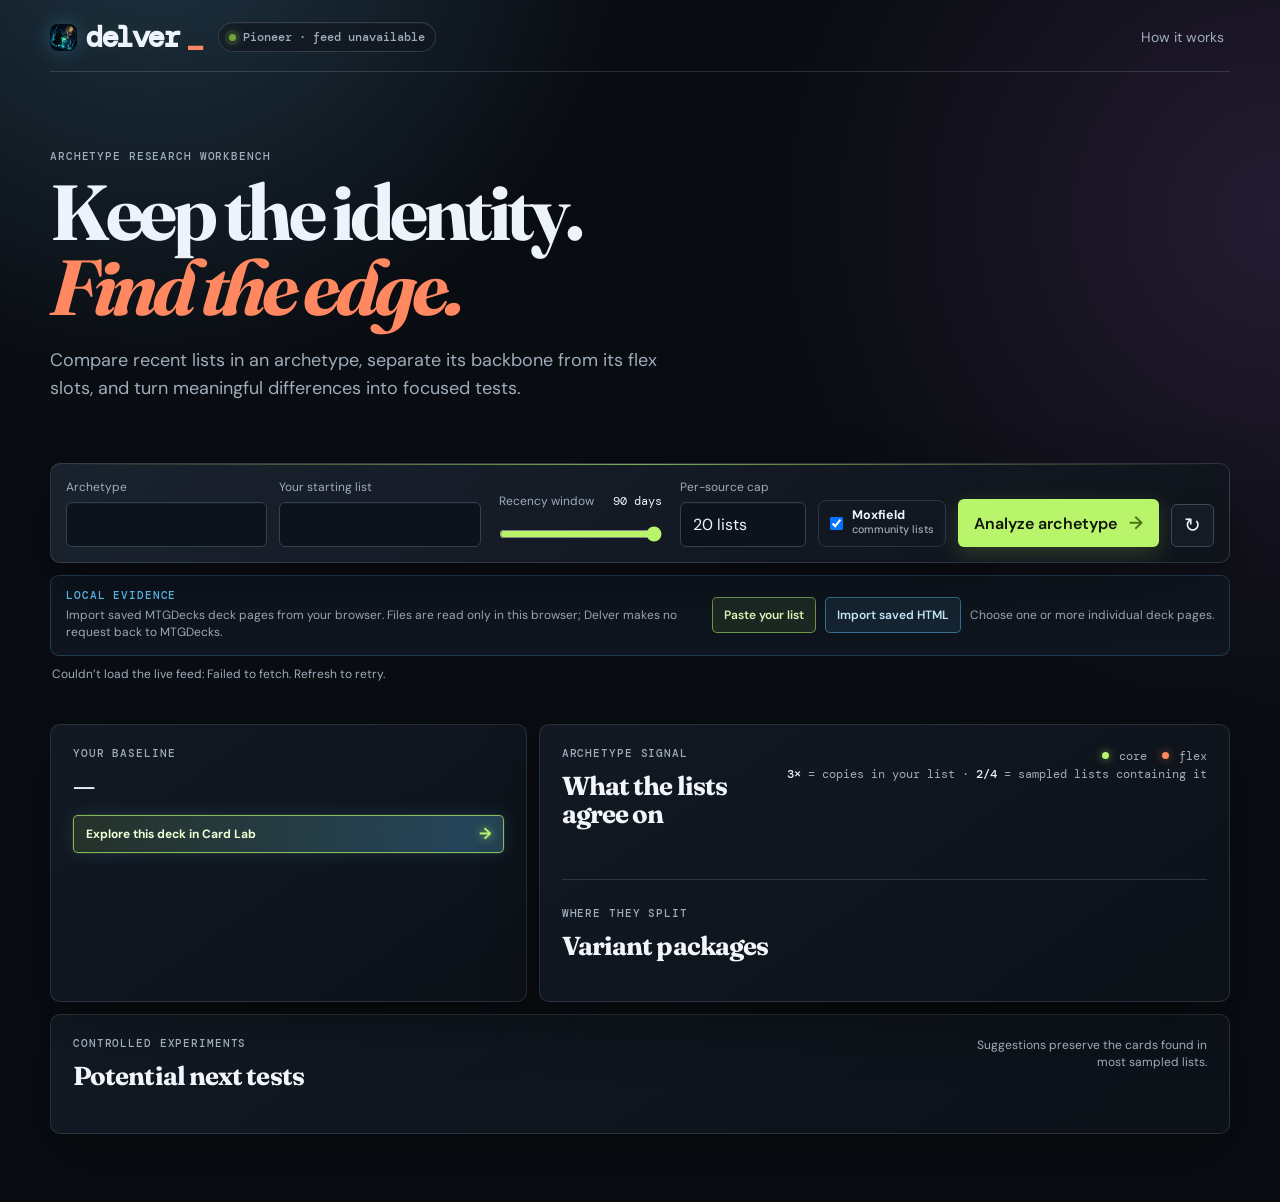
==== commit 5f3fdf94: "Add sideboard-aware deck analysis and personal deck imports" ====
--- a/ui/index.html
+++ b/ui/index.html
@@ -4,18 +4,24 @@
     <meta charset="UTF-8" />
     <meta name="viewport" content="width=device-width, initial-scale=1.0" />
     <meta name="description" content="Pioneer archetype deck explorer" />
+    <meta name="theme-color" content="#090c11" />
+    <meta property="og:title" content="Delver — Pioneer Deck Explorer" />
+    <meta property="og:description" content="Compare tournament lists, find the shared core, and test the flex." />
+    <meta property="og:image" content="./assets/delver-banner-ai.png" />
+    <meta name="twitter:card" content="summary_large_image" />
     <title>Delver — Pioneer Deck Explorer</title>
+    <link rel="icon" href="./assets/delver-icon-ai.png" type="image/png" />
+    <link rel="apple-touch-icon" href="./assets/delver-icon-ai.png" />
     <link rel="preconnect" href="https://fonts.googleapis.com" />
     <link rel="preconnect" href="https://fonts.gstatic.com" crossorigin />
     <link href="https://fonts.googleapis.com/css2?family=DM+Mono:wght@400;500&family=DM+Sans:opsz,wght@9..40,400;9..40,500;9..40,600;9..40,700&family=Fraunces:opsz,wght@9..144,600;9..144,700&display=swap" rel="stylesheet" />
-    <link rel="stylesheet" href="./styles.css" />
+    <link rel="stylesheet" href="./styles.css?v=personal-list-20261018" />
   </head>
   <body>
     <main class="app-shell">
       <header class="topbar">
-        <a class="brand" href="#">delver<span>_</span></a>
+        <a class="brand" href="#"><img class="brand-mark" src="./assets/delver-icon-ai.png" alt="" />delver<span>_</span></a>
         <div class="format-pill" id="dataStatus"><span class="status-dot"></span> Loading live Pioneer data…</div>
-        <a class="ghost-button" id="cardLabLink" href="./card-lab.html">Card Lab</a>
         <button class="ghost-button" id="aboutButton">How it works</button>
       </header>
       <div class="sync-progress" id="syncProgress" role="status" aria-live="polite" hidden>
@@ -64,6 +70,7 @@
         </div>
         <div class="local-import-actions">
           <input id="savedHtmlFiles" type="file" accept="text/html,.html,.htm" multiple hidden />
+          <button id="addOwnList" class="import-button own-list-button" type="button">Paste your list</button>
           <button id="importSavedHtml" class="import-button" type="button">Import saved HTML</button>
           <p id="localImportStatus" class="local-import-status" role="status" aria-live="polite">Choose one or more individual deck pages.</p>
         </div>
@@ -140,6 +147,20 @@
       <p class="dialog-note">Delver merges recent tournament sources with small, cached archetype supplements. Treat community lists and historical imports as ideas, not metagame proof.</p>
     </dialog>
 
+    <dialog id="ownListDialog" class="own-list-dialog">
+      <button class="close-button" id="closeOwnList" aria-label="Close">×</button>
+      <p class="eyebrow">YOUR BASELINE</p>
+      <h2>Paste your decklist</h2>
+      <p>Use one card per line, such as <code>4 Arclight Phoenix</code>. Add a line containing <code>Sideboard</code> to include your 15.</p>
+      <form id="ownListForm">
+        <label class="own-list-field" for="ownListName">Deck name <span>optional</span><input id="ownListName" maxlength="80" placeholder="My Izzet Phoenix" /></label>
+        <label class="own-list-field" for="ownListArchetype">Compare against archetype<select id="ownListArchetype"></select></label>
+        <label class="own-list-field" for="ownListText">Decklist<textarea id="ownListText" required spellcheck="false" placeholder="4 Arclight Phoenix&#10;4 Consider&#10;…&#10;&#10;Sideboard&#10;2 Mystical Dispute"></textarea></label>
+        <p id="ownListError" class="own-list-error" role="alert" hidden></p>
+        <button class="primary-button" type="submit">Use as my baseline <span>→</span></button>
+      </form>
+    </dialog>
+
     <template id="experimentTemplate">
       <article class="experiment-card">
         <div class="experiment-number"></div>
@@ -152,6 +173,6 @@
         <button class="queue-button">Queue test <span>+</span></button>
       </article>
     </template>
-    <script src="./app.js"></script>
+    <script src="./app.js?v=personal-list-20261018"></script>
   </body>
 </html>
--- a/ui/styles.css
+++ b/ui/styles.css
@@ -26,7 +26,7 @@
 .app-shell { position:relative; }
 .topbar { border-color:rgba(158,172,187,.22); }
 .sync-progress[hidden] { display:none; }.sync-progress { display:flex; align-items:center; gap:13px; height:31px; padding:0 2px; color:var(--muted); font:500 10px/1 "DM Mono",monospace; letter-spacing:.06em; text-transform:uppercase; }.sync-progress-track { position:relative; flex:1; height:3px; overflow:hidden; border-radius:999px; background:rgba(158,172,187,.2); }.sync-progress-track span { position:absolute; inset:0 auto 0 0; width:30%; border-radius:inherit; background:linear-gradient(90deg, var(--acid),var(--blue)); box-shadow:0 0 12px rgba(98,201,255,.5); animation:topLoadingTrack 1.15s ease-in-out infinite; }
-.brand { letter-spacing:-2.5px; text-shadow:0 0 26px rgba(185,245,106,.1); }.format-pill { background:rgba(17,23,32,.72); border-color:rgba(158,172,187,.24); box-shadow:inset 0 1px rgba(255,255,255,.04); }.status-dot { box-shadow:0 0 0 4px rgba(114,164,60,.12),0 0 12px rgba(185,245,106,.6); }.status-dot.is-loading { background:var(--blue); animation:pulse 1.1s ease-in-out infinite; }
+.brand { display:inline-flex; align-items:center; gap:8px; letter-spacing:-2.5px; text-shadow:0 0 26px rgba(185,245,106,.1); }.brand-mark { width:27px; height:27px; border-radius:8px; filter:drop-shadow(0 0 9px rgba(98,201,255,.28)); }.format-pill { background:rgba(17,23,32,.72); border-color:rgba(158,172,187,.24); box-shadow:inset 0 1px rgba(255,255,255,.04); }.status-dot { box-shadow:0 0 0 4px rgba(114,164,60,.12),0 0 12px rgba(185,245,106,.6); }.status-dot.is-loading { background:var(--blue); animation:pulse 1.1s ease-in-out infinite; }
 .ghost-button { color:var(--muted); }.ghost-button:hover { color:var(--acid); }
 .hero { max-width:850px; }.hero-copy { max-width:650px; }
 .control-panel { position:relative; overflow:hidden; background:linear-gradient(135deg, rgba(27,36,48,.94), rgba(15,20,28,.94)); border:1px solid rgba(158,172,187,.2); box-shadow:var(--shadow); }.control-panel::before { content:""; position:absolute; inset:0 0 auto; height:1px; background:linear-gradient(90deg, transparent, rgba(185,245,106,.65), transparent); }
@@ -35,6 +35,7 @@
 .local-import { display:flex; align-items:center; justify-content:space-between; gap:18px; margin-top:12px; padding:13px 15px; border:1px solid rgba(98,201,255,.22); border-radius:9px; background:rgba(18,27,38,.64); }
 .local-import .eyebrow { margin-bottom:5px; color:var(--blue); }.local-import p:not(.eyebrow) { max-width:620px; margin:0; color:var(--muted); font-size:12px; line-height:1.45; }
 .local-import-actions { display:flex; align-items:center; justify-content:flex-end; flex-wrap:wrap; gap:9px; }.import-button { border:1px solid rgba(98,201,255,.46); border-radius:5px; padding:9px 11px; color:#cceeff; background:rgba(98,201,255,.09); cursor:pointer; font:600 12px "DM Sans",sans-serif; white-space:nowrap; }.import-button:hover { border-color:var(--blue); background:rgba(98,201,255,.17); }.import-button:disabled { opacity:.5; cursor:wait; }.local-import-status { max-width:255px; text-align:right; }
+.own-list-button { border-color:rgba(185,245,106,.55); color:#e4ffc0; background:rgba(185,245,106,.09); }.own-list-button:hover { border-color:var(--acid); background:rgba(185,245,106,.17); }
 
 .source-toggle {
   align-self: end;
@@ -58,11 +59,13 @@
 .data-note strong,.data-note a,.legend strong { color:var(--ink); }.data-note a:hover { color:var(--acid); }
 .stat { background:linear-gradient(145deg, rgba(24,32,43,.88), rgba(14,19,27,.86)); border-color:rgba(158,172,187,.18); box-shadow:inset 0 1px rgba(255,255,255,.035); }.stat-value { color:#f4f8fd; }
 .panel { background:linear-gradient(145deg, rgba(19,26,36,.96), rgba(13,18,26,.96)); border-color:rgba(158,172,187,.18); }.panel-heading h2 { color:#f2f6fb; }.deck-row { border-color:rgba(158,172,187,.13); }.deck-row:hover { background:rgba(98,201,255,.055); }.deck-row .quantity { color:var(--orange); }.deck-row.core .card-name::after { color:var(--acid); text-shadow:0 0 9px rgba(185,245,106,.65); }.core-dot { background:var(--acid); box-shadow:0 0 9px rgba(185,245,106,.65); }.flex-dot { box-shadow:0 0 9px rgba(255,136,96,.55); }
+.deck-board-tabs { display:grid; grid-template-columns:1fr 1fr; gap:7px; margin-top:22px; padding:4px; border:1px solid rgba(158,172,187,.18); border-radius:7px; background:rgba(6,10,15,.55); }.deck-board-tab { border:0; border-radius:4px; padding:8px 10px; background:transparent; color:var(--muted); cursor:pointer; font:600 11px "DM Mono",monospace; letter-spacing:.04em; text-align:left; transition:background .16s ease,color .16s ease; }.deck-board-tab span { float:right; color:var(--blue); }.deck-board-tab:hover { color:var(--ink); background:rgba(98,201,255,.08); }.deck-board-tab.is-active { background:rgba(98,201,255,.17); color:#eef8ff; box-shadow:inset 0 0 0 1px rgba(98,201,255,.22); }.deck-board-tab.is-active span { color:var(--acid); }.deck-board { margin-top:17px; }.deck-board .section-name:first-child { margin-top:0; }.sideboard-heading { display:flex; justify-content:space-between; margin:0 0 9px; color:var(--blue); font:600 11px "DM Mono",monospace; letter-spacing:.08em; text-transform:uppercase; }.sideboard-heading span:last-child { color:var(--muted); font-weight:400; letter-spacing:0; text-transform:none; }.deck-row.sideboard { color:#cad8e8; }.deck-row.sideboard .quantity { color:var(--blue); }.sideboard-unavailable { margin:8px 0 2px; padding-top:15px; border-top:1px solid rgba(158,172,187,.13); color:var(--muted); font:11px "DM Mono",monospace; }
 .baseline-card-lab-button { position:relative; display:flex; align-items:center; justify-content:space-between; width:100%; overflow:hidden; margin-top:15px; padding:10px 12px; border:1px solid rgba(185,245,106,.68); border-radius:5px; background:linear-gradient(105deg, rgba(185,245,106,.12) 0%, rgba(98,201,255,.27) 38%, rgba(185,245,106,.1) 70%); background-size:240% 100%; color:#edffd6; box-shadow:0 0 0 1px rgba(185,245,106,.07), 0 0 18px rgba(98,201,255,.14); font-size:12px; font-weight:700; text-decoration:none; animation:cardLabWave 3.3s ease-in-out infinite; }.baseline-card-lab-button::after { position:absolute; inset:0; pointer-events:none; content:""; background:linear-gradient(105deg, transparent 28%, rgba(255,255,255,.22) 48%, transparent 68%); transform:translateX(-135%); animation:cardLabSheen 3.3s ease-in-out infinite; }.baseline-card-lab-label,.baseline-card-lab-arrow { position:relative; z-index:1; }.baseline-card-lab-arrow { color:var(--acid); font-size:16px; line-height:0; text-shadow:0 0 10px rgba(185,245,106,.8); }.baseline-card-lab-button:hover { border-color:#d9ff98; color:#fff; box-shadow:0 0 0 1px rgba(185,245,106,.18), 0 0 25px rgba(98,201,255,.28); animation-duration:1.6s; }
 .signal-card { background:#161f2a; border-color:#344354; color:var(--ink); }.signal-card b { color:var(--acid); }.signal-card.flex { background:rgba(255,136,96,.09); border-color:rgba(255,136,96,.25); }.package { border-color:var(--blue); }.package:nth-child(2) { border-color:var(--orange); }
 .experiment-number { color:#15200a; box-shadow:0 0 0 5px rgba(185,245,106,.08); }.cut { color:#ffaf95; background:rgba(255,114,78,.12); }.add { color:#cef992; background:rgba(185,245,106,.12); }.queue-button { border-color:#3a4859; }.queue-button:hover,.queue-button.queued { background:var(--acid); border-color:var(--acid); color:#11170b; }
 .card-preview { background:#0c1219; border:1px solid #354252; box-shadow:0 22px 60px rgba(0,0,0,.65); }.preview-loading,.preview-error { color:var(--ink); }
 dialog { background:#131b25; color:var(--ink); border:1px solid #344354; box-shadow:0 24px 90px rgba(0,0,0,.65); } dialog::backdrop { background:rgba(2,4,7,.74); backdrop-filter:blur(4px); }.close-button { color:var(--ink); }.close-button:hover { color:var(--acid); }
+.own-list-dialog { width:min(660px,calc(100% - 32px)); }.own-list-dialog > p:not(.eyebrow) { color:var(--muted); font-size:13px; line-height:1.5; }.own-list-dialog code { color:#d9ffab; font:11px "DM Mono",monospace; }.own-list-dialog form { display:grid; gap:13px; margin-top:22px; }.own-list-field { display:grid; gap:7px; color:#c8d4e1; font-size:12px; font-weight:600; }.own-list-field > span { margin-left:4px; color:var(--muted); font-weight:400; }.own-list-field input,.own-list-field select,.own-list-field textarea { width:100%; border:1px solid #334151; border-radius:6px; outline:0; background:#0d131b; color:var(--ink); font:13px "DM Sans",sans-serif; }.own-list-field input,.own-list-field select { min-height:41px; padding:9px 11px; }.own-list-field textarea { min-height:265px; resize:vertical; padding:11px; font-family:"DM Mono",monospace; line-height:1.5; }.own-list-field input:focus,.own-list-field select:focus,.own-list-field textarea:focus { border-color:var(--blue); box-shadow:0 0 0 2px rgba(98,201,255,.14); }.own-list-error { margin:0; padding:9px 10px; border:1px solid rgba(255,136,96,.42); border-radius:5px; color:#ffb7a1; background:rgba(255,136,96,.08); font-size:12px; line-height:1.4; }
 .loading-overlay[hidden] { display:none; }.loading-overlay { position:fixed; z-index:30; inset:0; display:grid; place-items:center; padding:22px; background:rgba(5,8,12,.76); backdrop-filter:blur(10px); }.loading-card { width:min(420px,100%); padding:30px; border:1px solid rgba(185,245,106,.28); border-radius:14px; background:linear-gradient(145deg, #18222e, #0e141c); box-shadow:0 28px 90px rgba(0,0,0,.55),inset 0 1px rgba(255,255,255,.06); text-align:center; }.loading-card h2 { margin:0 0 10px; font:700 28px/1.08 "Fraunces",serif; letter-spacing:-.035em; }.loading-card > p:not(.eyebrow) { min-height:2.8em; margin:0; color:var(--muted); font-size:14px; line-height:1.45; }.loading-mark { display:flex; justify-content:center; gap:7px; margin:0 0 19px; }.loading-mark span { width:9px; height:9px; border-radius:999px; background:var(--acid); box-shadow:0 0 16px rgba(185,245,106,.55); animation:loadingDots 1s infinite ease-in-out; }.loading-mark span:nth-child(2) { animation-delay:.14s; background:var(--blue); }.loading-mark span:nth-child(3) { animation-delay:.28s; background:var(--orange); }.loading-track { height:3px; overflow:hidden; margin-top:22px; background:#263443; border-radius:999px; }.loading-track span { display:block; width:42%; height:100%; border-radius:inherit; background:linear-gradient(90deg, var(--acid),var(--blue)); animation:loadingTrack 1.35s ease-in-out infinite; }
 button:focus-visible,[tabindex="0"]:focus-visible { outline:2px solid var(--blue); outline-offset:3px; border-radius:3px; }
 @keyframes pulse { 50% { transform:scale(.65); opacity:.55; } } @keyframes spin { to { transform:rotate(360deg); } } @keyframes loadingDots { 50% { transform:translateY(-7px); opacity:.55; } } @keyframes loadingTrack { from { transform:translateX(-105%); } to { transform:translateX(250%); } } @keyframes topLoadingTrack { from { transform:translateX(-110%); } to { transform:translateX(440%); } } @keyframes cardLabWave { 0%,100% { background-position:0% 50%; } 50% { background-position:100% 50%; } } @keyframes cardLabSheen { 0%,45% { transform:translateX(-135%); } 72%,100% { transform:translateX(135%); } }
@@ -79,5 +82,5 @@
 .alternative-card .brief-card-note { margin-top:11px; padding-top:10px; border-top:1px solid rgba(158,172,187,.12); color:#cbe6f4; }.alternative-card .brief-card-note.tradeoff { color:#f1b19e; }
 .baseline-context { margin:10px 2px 0; color:var(--muted); font:11px "DM Mono",monospace; }.baseline-context.active { color:var(--acid); }
 .ai-review-note { min-height:18px; margin:0 0 14px; color:var(--muted); font:11px "DM Mono",monospace; }.ai-review-note.complete { color:var(--acid); }.ai-review-note.unavailable { color:var(--orange); }
-.lab-ai-connect { display:flex; align-items:center; justify-content:space-between; gap:18px; margin-top:12px; padding:13px 15px; border:1px solid rgba(185,245,106,.24); border-radius:9px; background:rgba(18,27,38,.64); }.lab-ai-connect .eyebrow { margin:0 0 4px; color:var(--acid); }.lab-ai-connect p:not(.eyebrow) { margin:0; color:var(--muted); font-size:12px; line-height:1.45; }.chatgpt-model { display:flex; align-items:center; gap:8px; margin-top:9px; color:var(--muted); font:11px "DM Mono",monospace; }.chatgpt-model select { min-height:29px; max-width:220px; padding:4px 7px; border:1px solid #334151; border-radius:4px; background:#0d131b; color:var(--ink); font:11px "DM Mono",monospace; }.chatgpt-button { flex:0 0 auto; min-height:37px; padding:8px 12px; border:1px solid rgba(185,245,106,.55); border-radius:5px; background:rgba(185,245,106,.1); color:#d9ffab; cursor:pointer; font:700 12px "DM Sans",sans-serif; white-space:nowrap; }.chatgpt-button:hover { border-color:var(--acid); background:rgba(185,245,106,.18); }.chatgpt-button:disabled { opacity:.72; cursor:default; }.chatgpt-button.connected { border-color:rgba(98,201,255,.48); background:rgba(98,201,255,.1); color:#cceeff; }
+.lab-ai-connect { display:flex; align-items:center; justify-content:space-between; gap:18px; margin-top:12px; padding:13px 15px; border:1px solid rgba(185,245,106,.24); border-radius:9px; background:rgba(18,27,38,.64); }.lab-ai-connect .eyebrow { margin:0 0 4px; color:var(--acid); }.lab-ai-connect p:not(.eyebrow) { margin:0; color:var(--muted); font-size:12px; line-height:1.45; }.ai-review-toggle { display:inline-flex; align-items:center; gap:7px; margin-top:9px; color:#d9ffab; font:600 11px "DM Mono",monospace; cursor:pointer; }.ai-review-toggle input { width:14px; height:14px; margin:0; accent-color:var(--acid); }.chatgpt-model { display:flex; align-items:center; gap:8px; margin-top:9px; color:var(--muted); font:11px "DM Mono",monospace; }.chatgpt-model select { min-height:29px; max-width:220px; padding:4px 7px; border:1px solid #334151; border-radius:4px; background:#0d131b; color:var(--ink); font:11px "DM Mono",monospace; }.chatgpt-button { flex:0 0 auto; min-height:37px; padding:8px 12px; border:1px solid rgba(185,245,106,.55); border-radius:5px; background:rgba(185,245,106,.1); color:#d9ffab; cursor:pointer; font:700 12px "DM Sans",sans-serif; white-space:nowrap; }.chatgpt-button:hover { border-color:var(--acid); background:rgba(185,245,106,.18); }.chatgpt-button:disabled { opacity:.72; cursor:default; }.chatgpt-button.connected { border-color:rgba(98,201,255,.48); background:rgba(98,201,255,.1); color:#cceeff; }
 @media (max-width:780px) { .lab-hero { padding:52px 0 30px; }.lab-controls,.lab-context,.alternative-grid,.brief-options { grid-template-columns:1fr; }.lab-controls .primary-button { width:100%; }.lab-ai-connect { align-items:flex-start; flex-direction:column; }.chatgpt-button { width:100%; }.brief-heading { display:block; }.brief-heading > p { max-width:none; margin-top:8px; text-align:left; }.brief-constraints label { margin-bottom:3px; } }
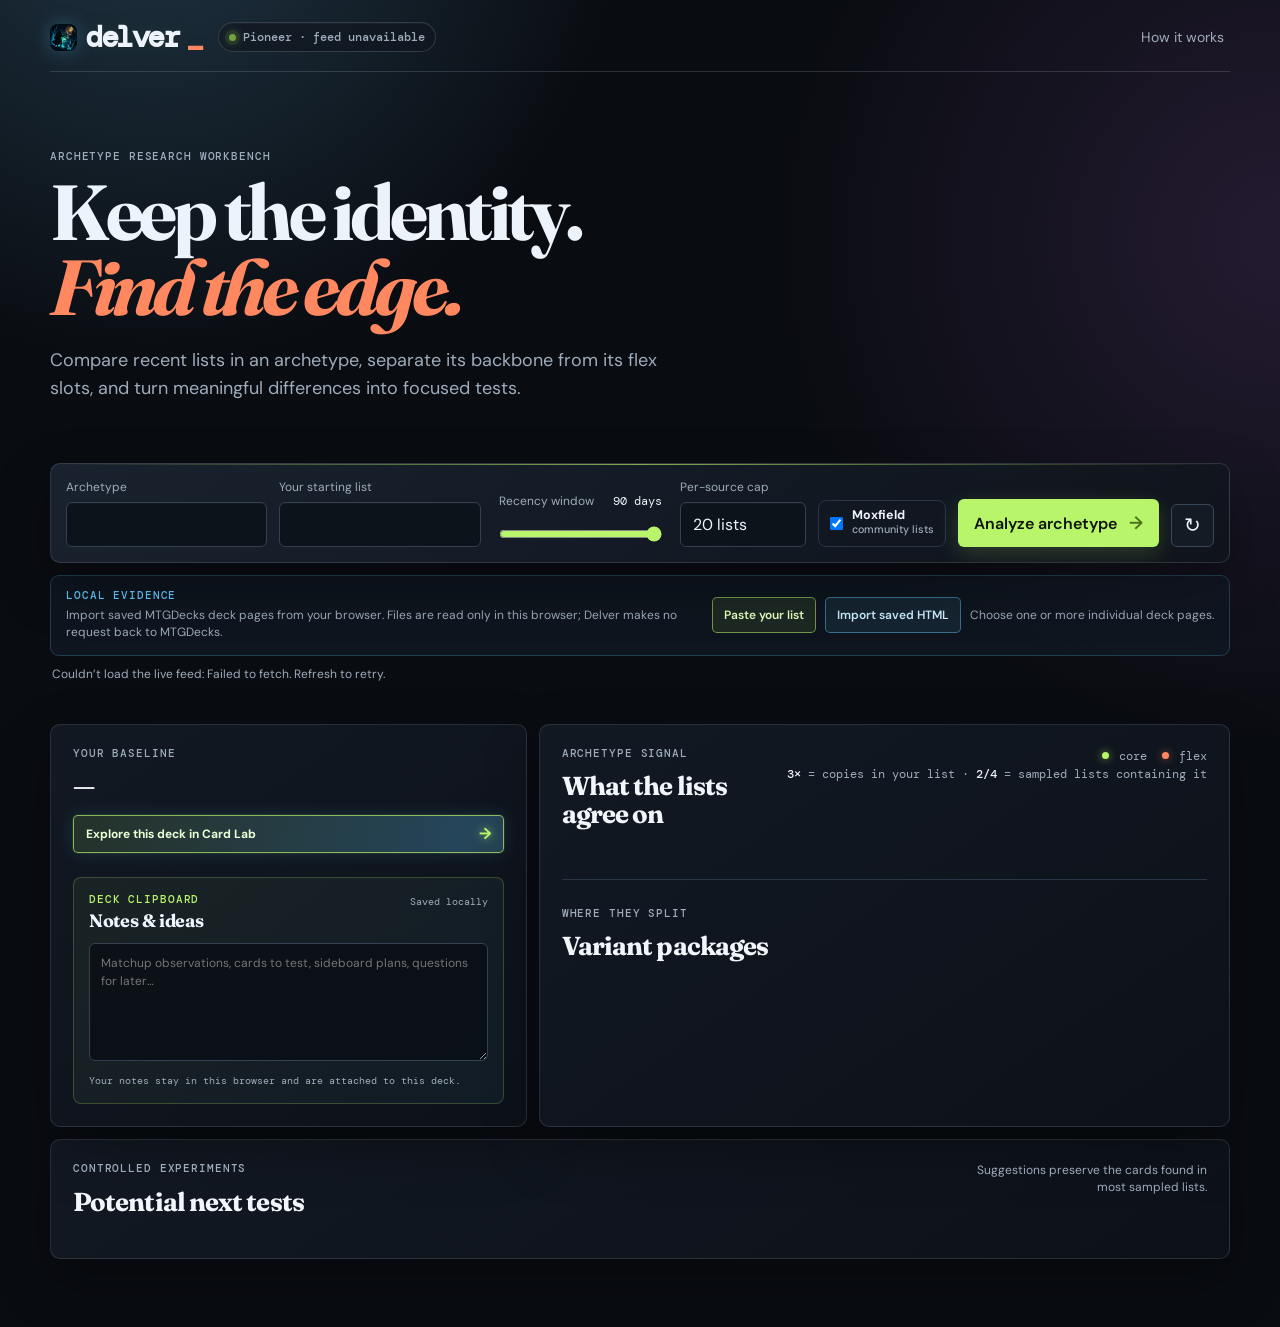
==== commit 92c7cada: "Add Magic4Ever as a primary Pioneer source" ====
--- a/ui/index.html
+++ b/ui/index.html
@@ -90,7 +90,19 @@
             <span class="deck-meta" id="baselineMeta"></span>
           </div>
           <a class="baseline-card-lab-button" id="baselineCardLabLink" href="./card-lab.html"><span class="baseline-card-lab-label">Explore this deck in Card Lab</span><span class="baseline-card-lab-arrow">→</span></a>
+          <button class="edit-personal-list" id="editPersonalList" type="button" hidden>Edit this personal list</button>
           <div id="deckList" class="deck-list"></div>
+          <section class="deck-clipboard" aria-labelledby="deckClipboardTitle">
+            <div class="deck-clipboard-heading">
+              <div>
+                <p class="eyebrow">DECK CLIPBOARD</p>
+                <h3 id="deckClipboardTitle">Notes &amp; ideas</h3>
+              </div>
+              <span id="deckNotesStatus" role="status" aria-live="polite">Saved locally</span>
+            </div>
+            <textarea id="deckNotes" spellcheck="true" placeholder="Matchup observations, cards to test, sideboard plans, questions for later…"></textarea>
+            <p>Your notes stay in this browser and are attached to this deck.</p>
+          </section>
         </div>
 
         <div class="panel insights-panel">
@@ -150,14 +162,14 @@
     <dialog id="ownListDialog" class="own-list-dialog">
       <button class="close-button" id="closeOwnList" aria-label="Close">×</button>
       <p class="eyebrow">YOUR BASELINE</p>
-      <h2>Paste your decklist</h2>
-      <p>Use one card per line, such as <code>4 Arclight Phoenix</code>. Add a line containing <code>Sideboard</code> to include your 15.</p>
+      <h2 id="ownListDialogTitle">Paste your decklist</h2>
+      <p id="ownListDialogHelp">Use one card per line, such as <code>4 Arclight Phoenix</code>. Add a line containing <code>Sideboard</code> to include your 15.</p>
       <form id="ownListForm">
         <label class="own-list-field" for="ownListName">Deck name <span>optional</span><input id="ownListName" maxlength="80" placeholder="My Izzet Phoenix" /></label>
         <label class="own-list-field" for="ownListArchetype">Compare against archetype<select id="ownListArchetype"></select></label>
         <label class="own-list-field" for="ownListText">Decklist<textarea id="ownListText" required spellcheck="false" placeholder="4 Arclight Phoenix&#10;4 Consider&#10;…&#10;&#10;Sideboard&#10;2 Mystical Dispute"></textarea></label>
         <p id="ownListError" class="own-list-error" role="alert" hidden></p>
-        <button class="primary-button" type="submit">Use as my baseline <span>→</span></button>
+        <button class="primary-button" id="saveOwnList" type="submit">Use as my baseline <span>→</span></button>
       </form>
     </dialog>
 
--- a/ui/styles.css
+++ b/ui/styles.css
@@ -61,6 +61,8 @@
 .panel { background:linear-gradient(145deg, rgba(19,26,36,.96), rgba(13,18,26,.96)); border-color:rgba(158,172,187,.18); }.panel-heading h2 { color:#f2f6fb; }.deck-row { border-color:rgba(158,172,187,.13); }.deck-row:hover { background:rgba(98,201,255,.055); }.deck-row .quantity { color:var(--orange); }.deck-row.core .card-name::after { color:var(--acid); text-shadow:0 0 9px rgba(185,245,106,.65); }.core-dot { background:var(--acid); box-shadow:0 0 9px rgba(185,245,106,.65); }.flex-dot { box-shadow:0 0 9px rgba(255,136,96,.55); }
 .deck-board-tabs { display:grid; grid-template-columns:1fr 1fr; gap:7px; margin-top:22px; padding:4px; border:1px solid rgba(158,172,187,.18); border-radius:7px; background:rgba(6,10,15,.55); }.deck-board-tab { border:0; border-radius:4px; padding:8px 10px; background:transparent; color:var(--muted); cursor:pointer; font:600 11px "DM Mono",monospace; letter-spacing:.04em; text-align:left; transition:background .16s ease,color .16s ease; }.deck-board-tab span { float:right; color:var(--blue); }.deck-board-tab:hover { color:var(--ink); background:rgba(98,201,255,.08); }.deck-board-tab.is-active { background:rgba(98,201,255,.17); color:#eef8ff; box-shadow:inset 0 0 0 1px rgba(98,201,255,.22); }.deck-board-tab.is-active span { color:var(--acid); }.deck-board { margin-top:17px; }.deck-board .section-name:first-child { margin-top:0; }.sideboard-heading { display:flex; justify-content:space-between; margin:0 0 9px; color:var(--blue); font:600 11px "DM Mono",monospace; letter-spacing:.08em; text-transform:uppercase; }.sideboard-heading span:last-child { color:var(--muted); font-weight:400; letter-spacing:0; text-transform:none; }.deck-row.sideboard { color:#cad8e8; }.deck-row.sideboard .quantity { color:var(--blue); }.sideboard-unavailable { margin:8px 0 2px; padding-top:15px; border-top:1px solid rgba(158,172,187,.13); color:var(--muted); font:11px "DM Mono",monospace; }
 .baseline-card-lab-button { position:relative; display:flex; align-items:center; justify-content:space-between; width:100%; overflow:hidden; margin-top:15px; padding:10px 12px; border:1px solid rgba(185,245,106,.68); border-radius:5px; background:linear-gradient(105deg, rgba(185,245,106,.12) 0%, rgba(98,201,255,.27) 38%, rgba(185,245,106,.1) 70%); background-size:240% 100%; color:#edffd6; box-shadow:0 0 0 1px rgba(185,245,106,.07), 0 0 18px rgba(98,201,255,.14); font-size:12px; font-weight:700; text-decoration:none; animation:cardLabWave 3.3s ease-in-out infinite; }.baseline-card-lab-button::after { position:absolute; inset:0; pointer-events:none; content:""; background:linear-gradient(105deg, transparent 28%, rgba(255,255,255,.22) 48%, transparent 68%); transform:translateX(-135%); animation:cardLabSheen 3.3s ease-in-out infinite; }.baseline-card-lab-label,.baseline-card-lab-arrow { position:relative; z-index:1; }.baseline-card-lab-arrow { color:var(--acid); font-size:16px; line-height:0; text-shadow:0 0 10px rgba(185,245,106,.8); }.baseline-card-lab-button:hover { border-color:#d9ff98; color:#fff; box-shadow:0 0 0 1px rgba(185,245,106,.18), 0 0 25px rgba(98,201,255,.28); animation-duration:1.6s; }
+.edit-personal-list { width:100%; margin-top:8px; padding:8px 11px; border:1px solid rgba(98,201,255,.35); border-radius:5px; background:rgba(98,201,255,.07); color:#cceeff; cursor:pointer; font:600 11px "DM Mono",monospace; letter-spacing:.02em; }.edit-personal-list:hover { border-color:var(--blue); background:rgba(98,201,255,.14); color:#eef8ff; }
+.deck-clipboard { margin-top:24px; padding:15px; border:1px solid rgba(185,245,106,.22); border-radius:8px; background:linear-gradient(135deg, rgba(185,245,106,.055), rgba(98,201,255,.055)); }.deck-clipboard-heading { display:flex; align-items:flex-start; justify-content:space-between; gap:12px; }.deck-clipboard-heading .eyebrow { margin-bottom:4px; color:var(--acid); }.deck-clipboard-heading h3 { margin:0; color:#eff6ff; font:700 18px/1.1 "Fraunces",serif; letter-spacing:-.02em; }.deck-clipboard-heading > span { padding-top:2px; color:var(--muted); font:10px "DM Mono",monospace; white-space:nowrap; }.deck-clipboard textarea { width:100%; min-height:118px; margin-top:13px; resize:vertical; padding:10px 11px; border:1px solid #334151; border-radius:6px; outline:0; background:rgba(7,12,18,.72); color:var(--ink); font:12px/1.5 "DM Sans",sans-serif; }.deck-clipboard textarea:focus { border-color:var(--blue); box-shadow:0 0 0 2px rgba(98,201,255,.14); }.deck-clipboard > p { margin:8px 0 0; color:var(--muted); font:10px/1.4 "DM Mono",monospace; }
 .signal-card { background:#161f2a; border-color:#344354; color:var(--ink); }.signal-card b { color:var(--acid); }.signal-card.flex { background:rgba(255,136,96,.09); border-color:rgba(255,136,96,.25); }.package { border-color:var(--blue); }.package:nth-child(2) { border-color:var(--orange); }
 .experiment-number { color:#15200a; box-shadow:0 0 0 5px rgba(185,245,106,.08); }.cut { color:#ffaf95; background:rgba(255,114,78,.12); }.add { color:#cef992; background:rgba(185,245,106,.12); }.queue-button { border-color:#3a4859; }.queue-button:hover,.queue-button.queued { background:var(--acid); border-color:var(--acid); color:#11170b; }
 .card-preview { background:#0c1219; border:1px solid #354252; box-shadow:0 22px 60px rgba(0,0,0,.65); }.preview-loading,.preview-error { color:var(--ink); }
